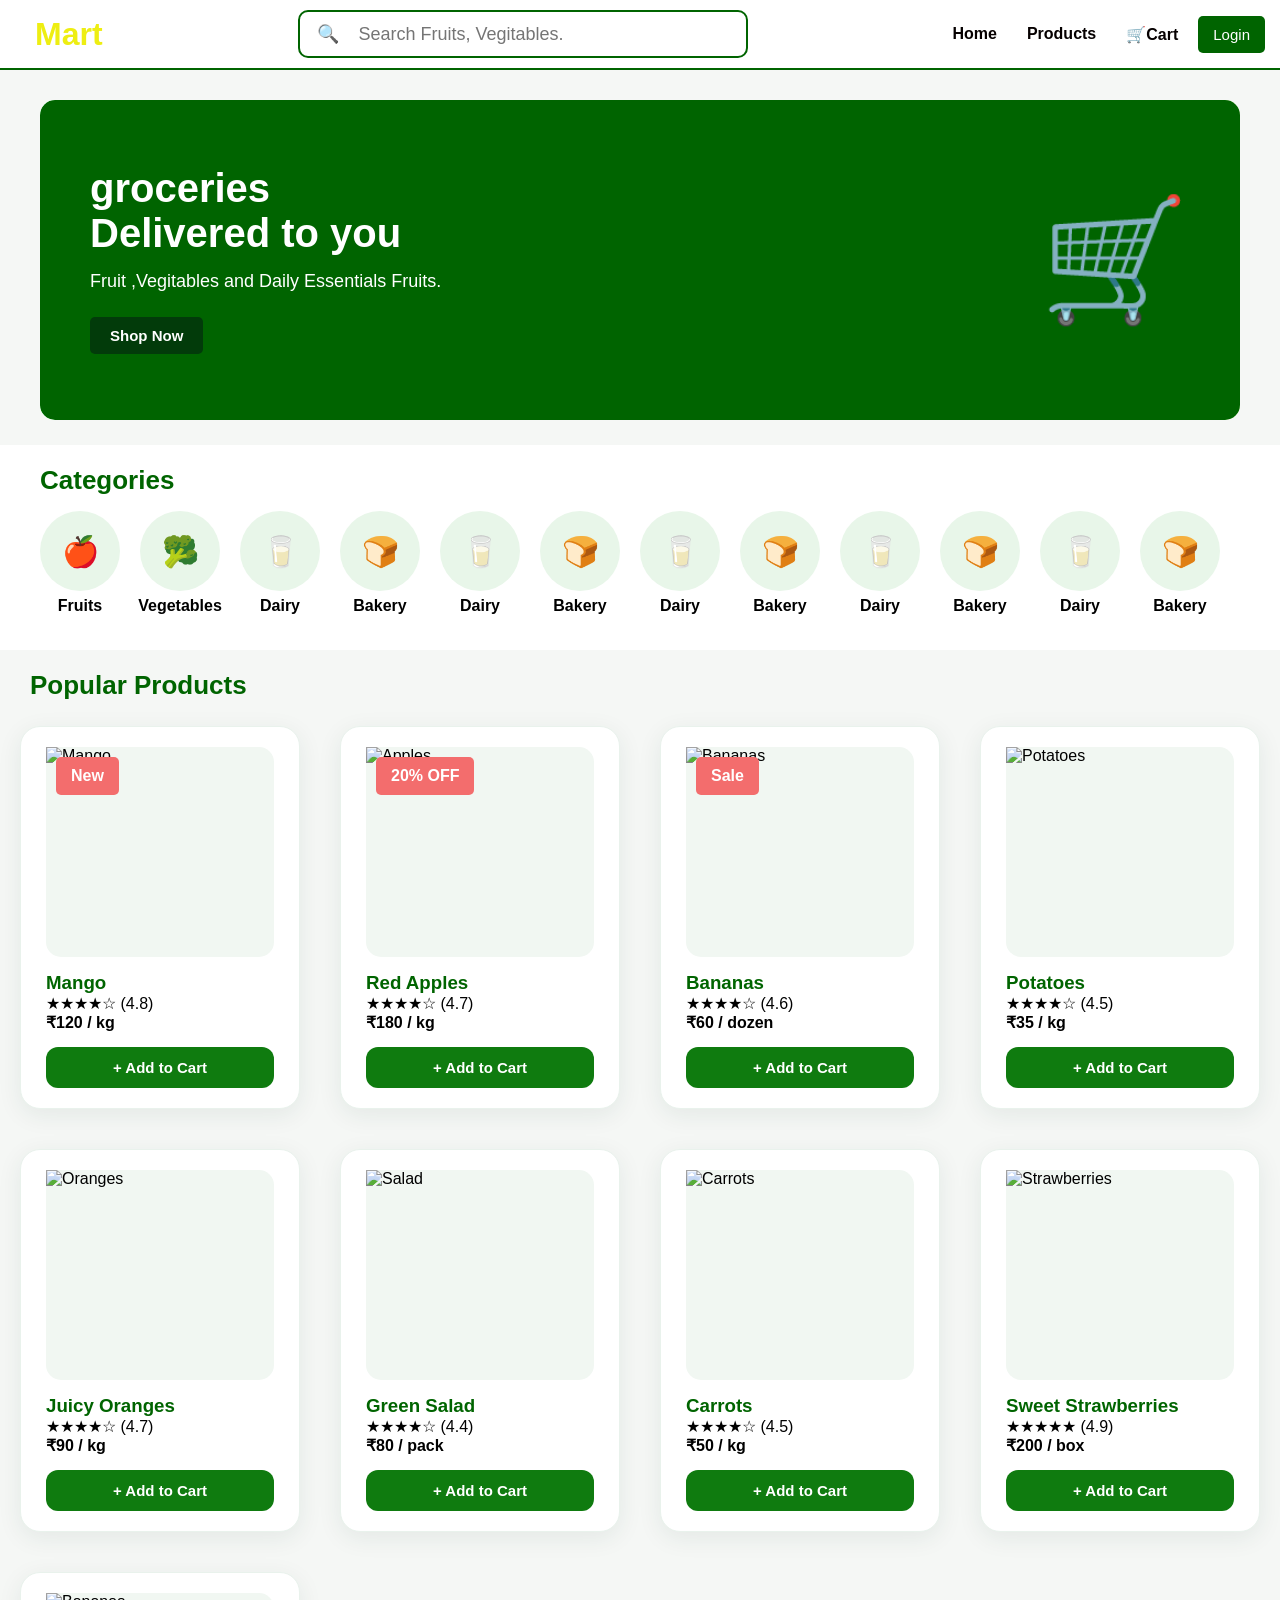
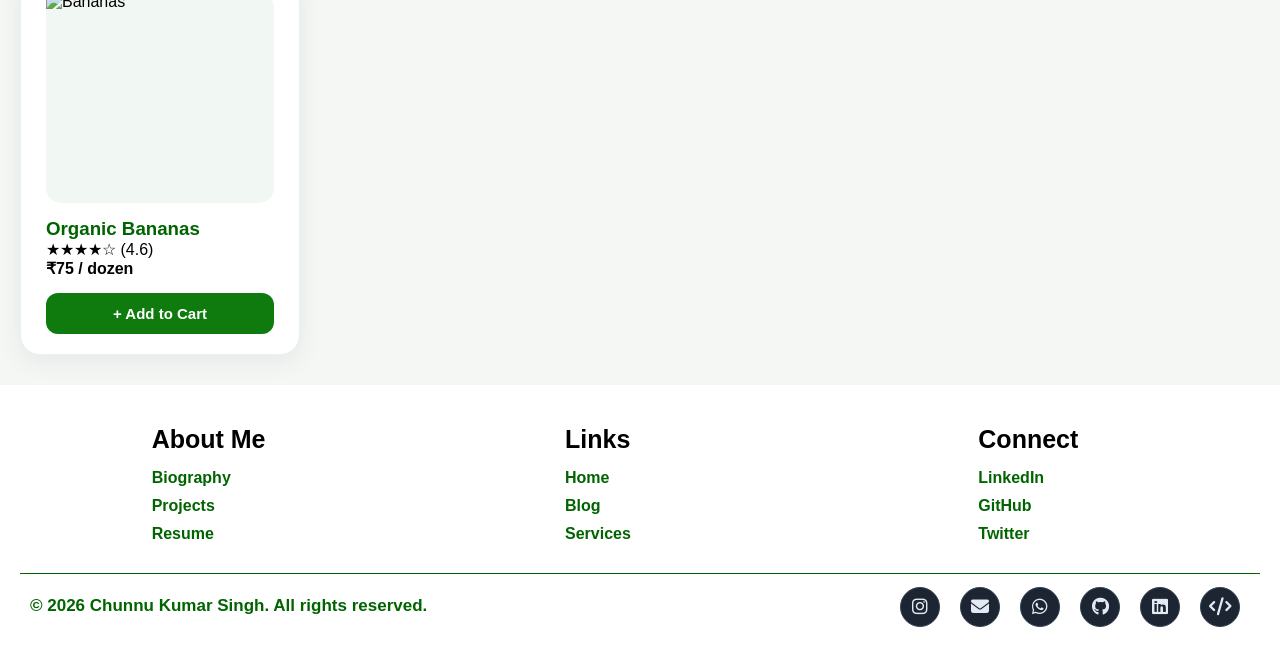
==== index.html @ aeed2f1d "Fix GitHub Pages homepage" ====
<!DOCTYPE html>
<html lang="en">

<head>
    <meta charset="UTF-8">
    <meta name="viewport" content="width=device-width, initial-scale=1.0">
    <title> Mart |   Groceries</title>
    <link rel="stylesheet" href="Style.css">
    <link rel="stylesheet" href="https://cdnjs.cloudflare.com/ajax/libs/font-awesome/6.7.2/css/all.min.css">

</head>

<body>
    <!-- navbar -->
    <div class="navbar">
        <h1> <span>Mart</span></h1>
        <div class="search-box">
            <button type="button">🔍</button>
            <input id="search" type="text" placeholder=" Search Fruits, Vegitables.">
        </div>
        <ul>
            <!-- <ul>
                <p id="result"></p>
            </ul> -->
            <a href="#">

                <li>Home</li>
            </a>
            <a href="#">
                <li>Products</li>
            </a>

            <a href="cart.html">
                <li>🛒Cart</li>
            </a>
            <a href="login.html"><button>Login</button></a>

        </ul>

    </div>
    <!-- hero -->

    <div class="hero">
        <div class="shop">
            <h1>  groceries <br> Delivered to you</h1>
            <p>Fruit ,Vegitables and Daily Essentials Fruits.</p>
            <button>Shop Now</button>

        </div>
        <div class="cart-image">
            <span>🛒</span>
        </div>
    </div>

    <!-- catgory -->

    <div class="catgory">
        <h2>Categories</h2>

        <div class="category-row">
            <div class="item-con">
                <div class="item"><span>🍎</span></div>
                <p>Fruits</p>
            </div>

            <div class="item-con">
                <div class="item"><span>🥦</span></div>
                <p>Vegetables</p>
            </div>

            <div class="item-con">
                <div class="item"><span>🥛</span></div>
                <p>Dairy</p>
            </div>

            <div class="item-con">
                <div class="item"><span>🍞</span></div>
                <p>Bakery</p>
            </div>

            <div class="item-con">
                <div class="item"><span>🥛</span></div>
                <p>Dairy</p>
            </div>

            <div class="item-con">
                <div class="item"><span>🍞</span></div>
                <p>Bakery</p>
            </div>

            <div class="item-con">
                <div class="item"><span>🥛</span></div>
                <p>Dairy</p>
            </div>

            <div class="item-con">
                <div class="item"><span>🍞</span></div>
                <p>Bakery</p>
            </div>

            <div class="item-con">
                <div class="item"><span>🥛</span></div>
                <p>Dairy</p>
            </div>

            <div class="item-con">
                <div class="item"><span>🍞</span></div>
                <p>Bakery</p>
            </div>

            <div class="item-con">
                <div class="item"><span>🥛</span></div>
                <p>Dairy</p>
            </div>

            <div class="item-con">
                <div class="item"><span>🍞</span></div>
                <p>Bakery</p>
            </div>

            <div class="item-con">
                <div class="item"><span>🥛</span></div>
                <p>Dairy</p>
            </div>

            <div class="item-con">
                <div class="item"><span>🍞</span></div>
                <p>Bakery</p>
            </div>

            <div class="item-con">
                <div class="item"><span>🥛</span></div>
                <p>Dairy</p>
            </div>

            <div class="item-con">
                <div class="item"><span>🍞</span></div>
                <p>Bakery</p>
            </div>

            <div class="item-con">
                <div class="item"><span>🥛</span></div>
                <p>Dairy</p>
            </div>

            <div class="item-con">
                <div class="item"><span>🍞</span></div>
                <p>Bakery</p>
            </div>

            <div class="item-con">
                <div class="item"><span>🥛</span></div>
                <p>Dairy</p>
            </div>

            <div class="item-con">
                <div class="item"><span>🍞</span></div>
                <p>Bakery</p>
            </div>


        </div>
    </div>

    <!-- product -->

    <div class="container">
        <h2>Popular Products</h2>

        <div class="product">

            <div class="product-card">
                <div class="image">
                    <span>New</span>
                    <img src="https://images.unsplash.com/photo-1553279768-865429fa0078" alt="Mango">
                </div>
                <h3>  Mango</h3>
                ★★★★☆ <span>(4.8)</span>
                <p>₹120 / kg</p>
                <button class="btn">+ Add to Cart</button>
            </div>

            <div class="product-card">
                <div class="image">
                    <span>20% OFF</span>
                    <img src="https://images.unsplash.com/photo-1560806887-1e4cd0b6cbd6" alt="Apples">
                </div>
                <h3>  Red Apples</h3>
                ★★★★☆ <span>(4.7)</span>
                <p>₹180 / kg</p>
                <button class="btn">+ Add to Cart</button>
            </div>

            <div class="product-card">
                <div class="image">
                    <span>Sale</span>
                    <img src="https://images.unsplash.com/photo-1571771894821-ce9b6c11b08e" alt="Bananas">
                </div>
                <h3>  Bananas</h3>
                ★★★★☆ <span>(4.6)</span>
                <p>₹60 / dozen</p>
                <button class="btn">+ Add to Cart</button>
            </div>

            <div class="product-card">
                <div class="image">
                    <img src="https://images.unsplash.com/photo-1518977676601-b53f82aba655" alt="Potatoes">
                </div>
                <h3>  Potatoes</h3>
                ★★★★☆ <span>(4.5)</span>
                <p>₹35 / kg</p>
                <button class="btn">+ Add to Cart</button>
            </div>

            <div class="product-card">
                <div class="image">
                    <img src="https://images.unsplash.com/photo-1547514701-42782101795e" alt="Oranges">
                </div>
                <h3>Juicy Oranges</h3>
                ★★★★☆ <span>(4.7)</span>
                <p>₹90 / kg</p>
                <button class="btn">+ Add to Cart</button>
            </div>

            <div class="product-card">
                <div class="image">
                    <img src="https://images.unsplash.com/photo-1540420773420-3366772f4999" alt="Salad">
                </div>
                <h3>  Green Salad</h3>
                ★★★★☆ <span>(4.4)</span>
                <p>₹80 / pack</p>
                <button class="btn">+ Add to Cart</button>
            </div>


            <div class="product-card">
                <div class="image">
                    <img src="https://images.unsplash.com/photo-1598170845058-32b9d6a5da37" alt="Carrots">
                </div>
                <h3>  Carrots</h3>
                ★★★★☆ <span>(4.5)</span>
                <p>₹50 / kg</p>
                <button class="btn">+ Add to Cart</button>
            </div>

            <div class="product-card">
                <div class="image">
                    <img src="https://images.unsplash.com/photo-1464965911861-746a04b4bca6" alt="Strawberries">
                </div>
                <h3>Sweet Strawberries</h3>
                ★★★★★ <span>(4.9)</span>
                <p>₹200 / box</p>
                <button class="btn">+ Add to Cart</button>
            </div>

            <div class="product-card">
                <div class="image">
                    <img src="https://images.unsplash.com/photo-1528825871115-3581a5387919" alt="Bananas">
                </div>
                <h3>Organic Bananas</h3>
                ★★★★☆ <span>(4.6)</span>
                <p>₹75 / dozen</p>
                <button class="btn">+ Add to Cart</button>
            </div>

        </div>
    </div>
    <!-- footer -->
    <footer class="footer">
        <div class="footer-table">
            <h3>About Me</h3>
            <ul>
                <li><a href="#bio">Biography</a></li>
                <li><a href="#projects">Projects</a></li>
                <li><a href="#resume">Resume</a></li>
            </ul>
        </div>

        <div class="footer-table">
            <h3>Links</h3>
            <ul>
                <li><a href="#home">Home</a></li>
                <li><a href="#blog">Blog</a></li>
                <li><a href="#services">Services</a></li>
            </ul>
        </div>

        <div class="footer-table">
            <h3>Connect</h3>
            <ul>
                <li><a href="#linkedin">LinkedIn</a></li>
                <li><a href="#github">GitHub</a></li>
                <li><a href="#twitter">Twitter</a></li>
            </ul>
        </div>
        <div class="bottom">

            <div class="footer-bottom">
                <p>&copy; 2026 Chunnu Kumar Singh. All rights reserved.</p>
            </div>

            <div class="icons">
                <a href="https://www.instagram.sileenc.ce" class="instagram" target="_blank" aria-label="Instagram">
                    <i class="fa-brands fa-instagram"></i>

                </a>

                <!-- Gmail -->
                <a href="https://mail.google.com/" class="gmail" target="_blank" aria-label="Gmail">
                    <i class="fa-solid fa-envelope"></i>
                </a>

                <!-- WhatsApp -->
                <a href="https://www.whatsapp.9508893650/" class="whatsapp" target="_blank" aria-label="WhatsApp">
                    <i class="fa-brands fa-whatsapp"></i>
                </a>

                <!-- GitHub -->
                <a href="https://github.com/chunnu-kumar01" class="github" target="_blank" aria-label="GitHub">
                    <i class="fa-brands fa-github"></i>
                </a>

                <!-- LinkedIn -->
                <a href="https://www.linkedin.com/in/chunnu-kumar/" class="linkedin" target="_blank"
                    aria-label="LinkedIn">
                    <i class="fa-brands fa-linkedin"></i>
                </a>

                <!-- GeeksforGeeks -->
                <a href="https://www.geeksforgeeks.org/profile/chunnuk9q4" class="gfg" target="_blank"
                    aria-label="GeeksforGeeks">
                    <i class="fa-solid fa-code"></i>
                </a>

            </div>
        </div>

    </footer>
    <script src="search.js" defer></script>

    <script src="cart.js" defer></script>
    <script src="time.js" defer></script>



</body>

</html>
---- Style.css ----
/* Universal selector */
* {
    padding: 0;
    margin: 0;
    box-sizing: border-box;
}

body {
    height: 100%;
    width: 100%;
    font-family: Arial, Helvetica, sans-serif;
    background: #f5f7f5;

}

/* Navbar */

.navbar {
    display: flex;
    border-bottom: 2px solid darkgreen;
    justify-content: space-between;
    align-items: center;
    padding: 10px 15px;
    height: 70px;
    width: 100%;
    background: #ffffff;
    position: fixed;
    top: 0;
    z-index: 1;

    /* box-shadow: 0 8px 15px rgb(250, 193, 193); */


}


.navbar h1 {
    color: darkgreen;
    margin-left: 20px;

}

.navbar span {
    color: rgb(238, 238, 18);

}

.navbar ul {
    display: flex;
    justify-content: space-between;
    align-items: center;
    font-size: 18px;
    list-style: none;
    gap: 10px;

}

.navbar li {
    padding: 10px;
}

.navbar a {
    text-decoration: none;
    color: #060000;
    font-size: 16px;
    font-weight: bold;

}

/* Search */

.search-box {
    display: flex;
    align-items: center;
    justify-content: center;
    max-width: 450px;
    height: 100%;
    flex: 1;
    border: 2px solid darkgreen;
    border-radius: 10px;
    background: white;
}



.search-box input {
    flex: 1;
    width: 100%;
    height: 100%;
    border: none;
    outline: none;
    background: transparent;
    font-size: 18px;
}


.navbar button {
    padding: 10px 15px;
    border-radius: 5px;
    background: darkgreen;
    color: #FFFFFF;
    border: none;
    color: white;
    font-size: 15px;
    cursor: pointer;

}

.search-box button {
    border: none;
    cursor: pointer;
    color: white;
    background: #ffffff;
    font-size: 18px;
    margin-left: 2px;
    
}

.navbar button:hover {
    background: rgb(0, 151, 0);

} 

/* Hero section */
.hero {
    background:
        linear-gradient(darkgreen, darkgreen) padding-box,
        linear-gradient(to right, #7ef089, #299602) border-box;

    border-radius: 15px;
    width: auto;
    height: 320px;
    padding: 40px 50px;
    display: flex;
    align-items: center;
    justify-content: space-between;
    margin: 100px 40px 25px 40px;

}

.shop h1 {
    font-size: 40px;
    margin-bottom: 15px;
    color: #FFFFFF;

}

.shop p {
    font-size: 18px;
    margin-bottom: 25px;
    color: #FFFFFF;
}

.shop button {
    padding: 10px 20px;
    border-radius: 5px;
    background: #023b0a;
    border: none;
    color: white;
    font-size: 15px;
    cursor: pointer;
    font-weight: bold;
    /* box-shadow: 0 8px 20px rgb(10, 128, 61); */
}

.shop button:hover {
    background-color: rgb(0, 185, 50);
}

.cart-image {
    font-size: 120px;

}



/*  Category */
.catgory {
    background: #ffffff;
    margin-top: 10px;
    padding: 20px 40px;
    position: sticky;
    top: 70px;
    z-index: 1;
    /* border: 2px solid black; */
}

.category-row {
    display: flex;
    flex-wrap: nowrap;
    overflow-x: auto;
}

.category-row::-webkit-scrollbar {
    display: none;
}

.catgory h2 {
    font-size: 26px;
    font-weight: bold;
    margin-bottom: 15px;
    color: darkgreen;
}


.item-con {
    display: inline-flex;
    flex-direction: column;
    align-items: center;
    width: 80px;
    margin-right: 20px;
    margin-bottom: 15px;
    text-align: center;
    cursor: pointer;

}


.item {
    height: 80px;
    width: 80px;
    background: rgb(232, 246, 233);
    display: flex;
    align-items: center;
    justify-content: center;
    border-radius: 50%;
    /* box-shadow: 0 8px 15px rgb(205, 97, 97); */

}

.item span {
    font-size: 30px;
    font-weight: bold;
}

.item-con p {
    font-size: 16px;
    margin-top: 6px;
    font-weight: bold;
    padding: 0;
    white-space: nowrap;
}

/* product  */

.container {
    margin-bottom: 30px;

}

.container h2 {
    margin: 20px 0 25px 30px;
    font-size: 26px;
    font-weight: bold;
    color: darkgreen;

}

.product {
    display: grid;
    grid-template-columns: repeat(4, 1fr);
    gap: 40px;
    padding: 0px 20px;

}


.product-card {
    background: #ffffff;
    padding: 20px 25px;
    border: 1px solid #e9f2ec;
    border-radius: 20px;
    box-shadow: 0 6px 24px rgba(20, 70, 45, 0.08);
    cursor: pointer;


}

.image {
    width: 100%;
    height: 210px;
    border-radius: 15px;
    background: #f1f7f2;
    position: relative;


}

.image span {
    position: absolute;
    background-color: rgb(243, 109, 109);
    padding: 10px 15px;
    border-radius: 5px;
    margin: 10px 10px;
    font-weight: bold;
    color: #ffffff;
    cursor: pointer;

}

.image img {
    display: block;
    width: 100%;
    height: 100%;
    object-fit: cover;

}

.product-card .btn {
    width: 100%;
    padding: 12px;
    margin-top: 15px;
    border: none;
    border-radius: 12px;
    background: rgb(15, 123, 15);
    color: white;
    font-size: 15px;
    font-weight: bold;
    color: #ffffff;
    cursor: pointer;
}

.btn:hover {
    background: darkgreen;
}

.product-card h3 {

    padding-top: 15px;
    font-weight: bold;
    color: darkgreen;
}
.product-card p{
    font-weight: bold;
    font-size: 16px;
    color: black;
}

.footer {
    background-color: #ffffff;
    color: darkgreen;
    padding: 40px 20px 20px 20px;
    font-family: sans-serif;
    display: flex;
    flex-wrap: wrap;
    justify-content: space-around;
}

.footer-table {
    margin-bottom: 20px;
    min-width: 150px;
}

.footer-table h3 {
    color: black;
    margin-bottom: 15px;
    font-size: 25px;
    font-weight: bolder;
}

.footer-table ul {
    list-style: none;
    padding: 0;
    margin: 0;
}

.footer-table li {
    margin-bottom: 10px;
}

.footer-table a {
    color: darkgreen;
    text-decoration: none;
    font-size: 16px;
    font-weight: bold;
}

.bottom {
    flex-basis: 100%;
    border-top: 1px solid darkgreen;
    display: flex;
    justify-content: space-between;
    text-align: center;
    padding: 0px 10px;

}

.footer-bottom {
    display: flex;
    align-items: center;
    justify-content: center;
    text-align: center;
    font-size: 17px;
    color: darkgreen;
    font-weight: bold;
    cursor: pointer;
}

.navbar p {
    color: black;
    font-weight: bold;
    padding: 5px;

}



.icons {
    margin-top: 3px;
    display: flex;
    align-items: center;
    justify-content: center;
}


.icons a {
    width: 40px;
    height: 40px;
    display: flex;
    justify-content: center;
    align-items: center;
    border: 1px solid #334155;
    border-radius: 50%;
    background-color: #1d2532;
    color: #e3eaf3;
    font-size: 18px;
    margin: 10px;
    text-decoration: none;
}

/* Responsive */

@media (max-width: 550px) {
    .navbar {
        display: grid;
        grid-template-areas: "logo navItems" "SearchBar SearchBar";
        height: 150px;

    }

    .navbar h1 {
        grid-area: logo;
        font-size: 25px;
        margin: 0;
        padding: 0;

    }

    .search-box {
        grid-area: SearchBar;
    }

    .navbar ul {
        grid-area: navItems;
        margin: 0px;
        padding: 0px;

    }


    .navbar a {
        font-size: 18px;

    }

    .shop button {
        padding: 10px 15px;
        font-size: 14px;
    }

    .shop h1 {
        font-size: 24px;
    }

    .shop p {
        font-size: 15px;
    }

    .hero {
        width: 100wh;
        margin: 180px 20px 20px 20px ;
        padding: 20px 20px;
    }


    .catgory {
        position: sticky;
        top: 150px;
        z-index: 1;
    }


    .product {
        grid-template-columns: 1fr;
        padding: 0 20px;
    }

    .footer {
        padding: 25px 15px 15px;
        gap: 10px;
    }

    .footer-table {
        flex: 1 100%;
        margin: 0px 0px 15px 30px;
    }

    .footer-table h3 {
        font-size: 18px;
        margin-bottom: 10px;
    }

    .footer-table li {
        margin-bottom: 8px;
    }

    .footer-table a {
        font-size: 14px;
    }

    .bottom {
        flex-direction: column;
        align-items: center;
        justify-content: center;
        padding: 15px 5px 0;
        gap: 10px;
    }

    .footer-bottom {
        font-size: 14px;
        width: 100%;
    }
}
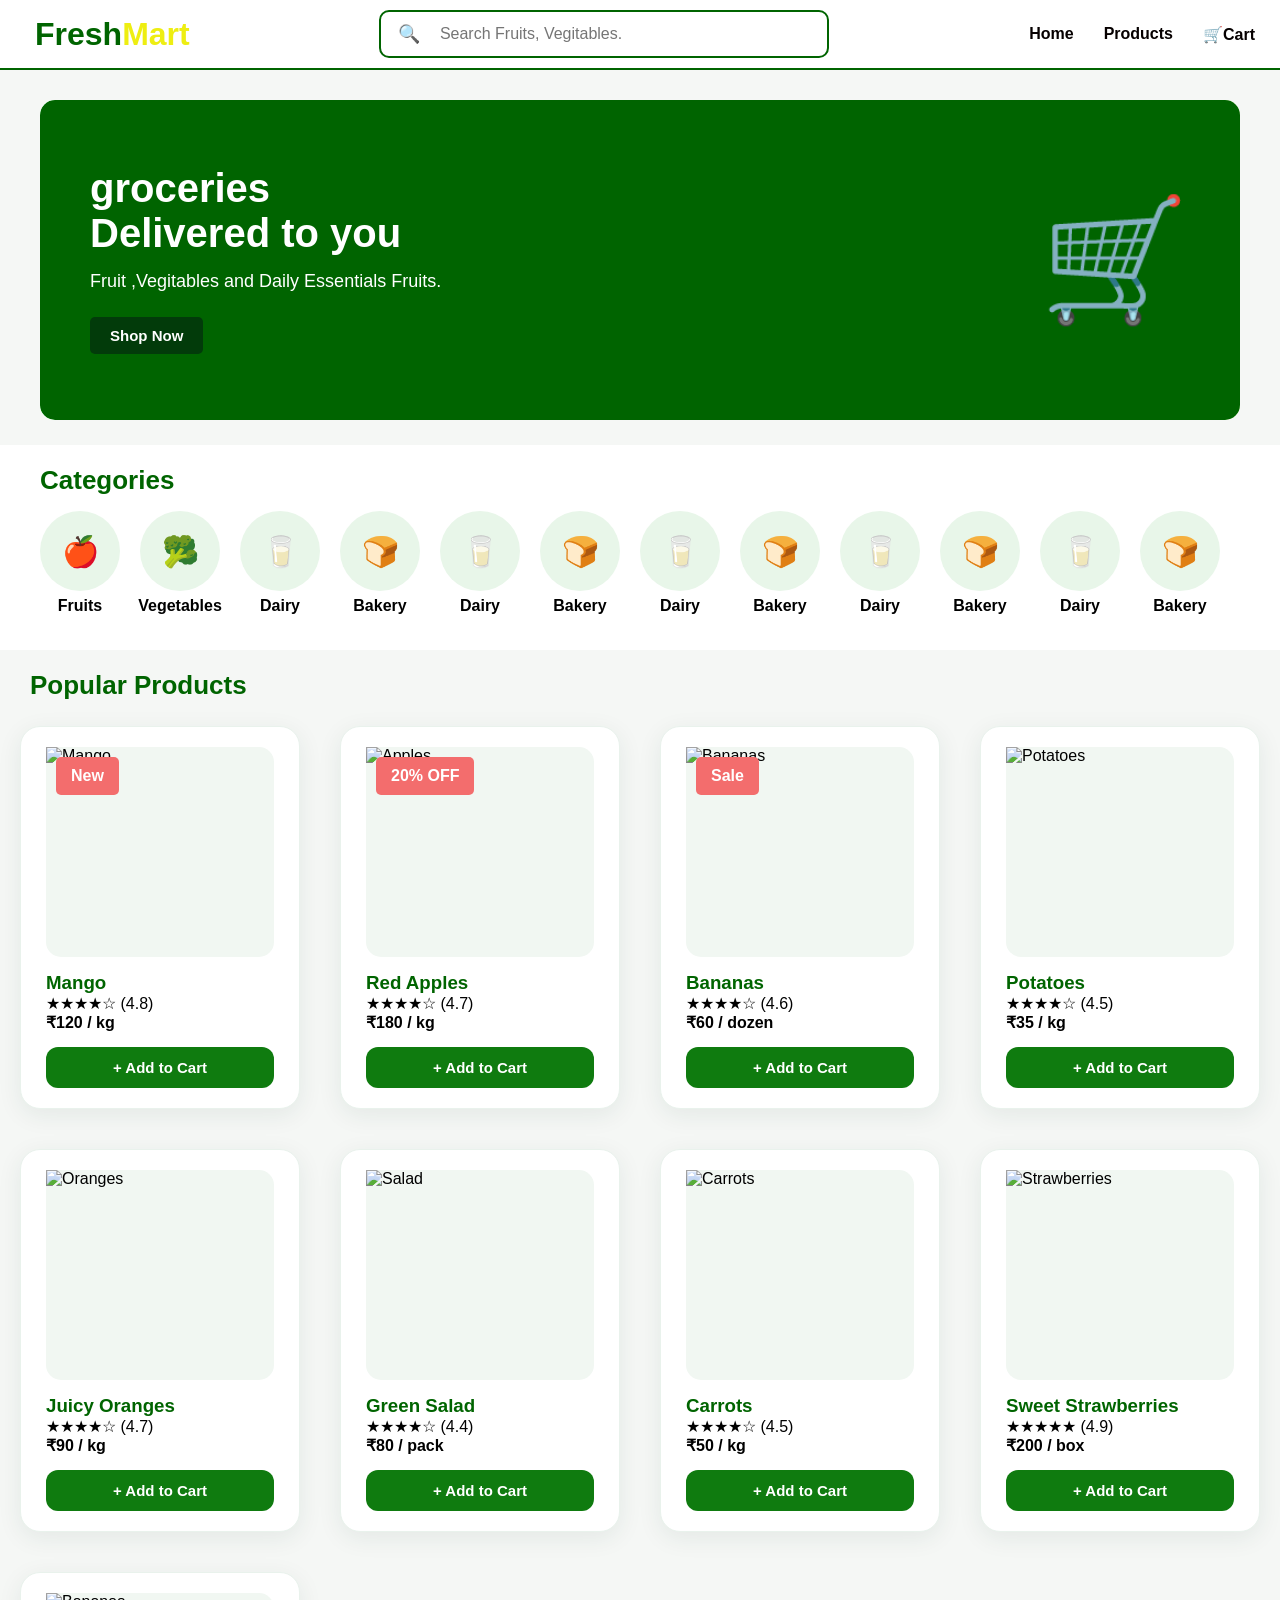
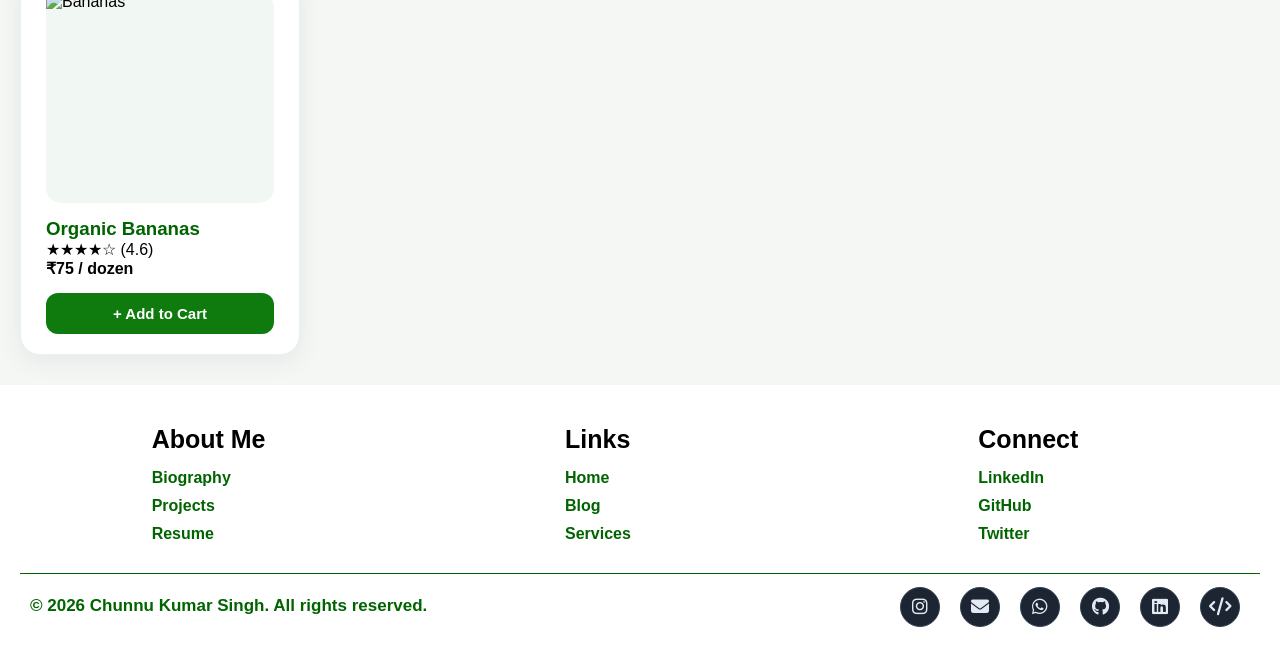
==== commit 687b30e6: "fix navbar" ====
--- a/index.html
+++ b/index.html
@@ -13,7 +13,7 @@
 <body>
     <!-- navbar -->
     <div class="navbar">
-        <h1> <span>Mart</span></h1>
+        <h1>Fresh<span>Mart</span></h1>
         <div class="search-box">
             <button type="button">🔍</button>
             <input id="search" type="text" placeholder=" Search Fruits, Vegitables.">
@@ -33,7 +33,7 @@
             <a href="cart.html">
                 <li>🛒Cart</li>
             </a>
-            <a href="login.html"><button>Login</button></a>
+            <!-- <a href="login.html"><button>Login</button></a> -->
 
         </ul>
 
--- a/Style.css
+++ b/Style.css
@@ -49,7 +49,7 @@
     display: flex;
     justify-content: space-between;
     align-items: center;
-    font-size: 18px;
+    font-size: 15px;
     list-style: none;
     gap: 10px;
 
@@ -90,7 +90,7 @@
     border: none;
     outline: none;
     background: transparent;
-    font-size: 18px;
+    font-size: 16px;
 }
 
 
@@ -103,6 +103,8 @@
     color: white;
     font-size: 15px;
     cursor: pointer;
+    border: none;
+    outline: none;
 
 }
 
@@ -396,12 +398,7 @@
     cursor: pointer;
 }
 
-.navbar p {
-    color: black;
-    font-weight: bold;
-    padding: 5px;
-
-}
+
 
 
 
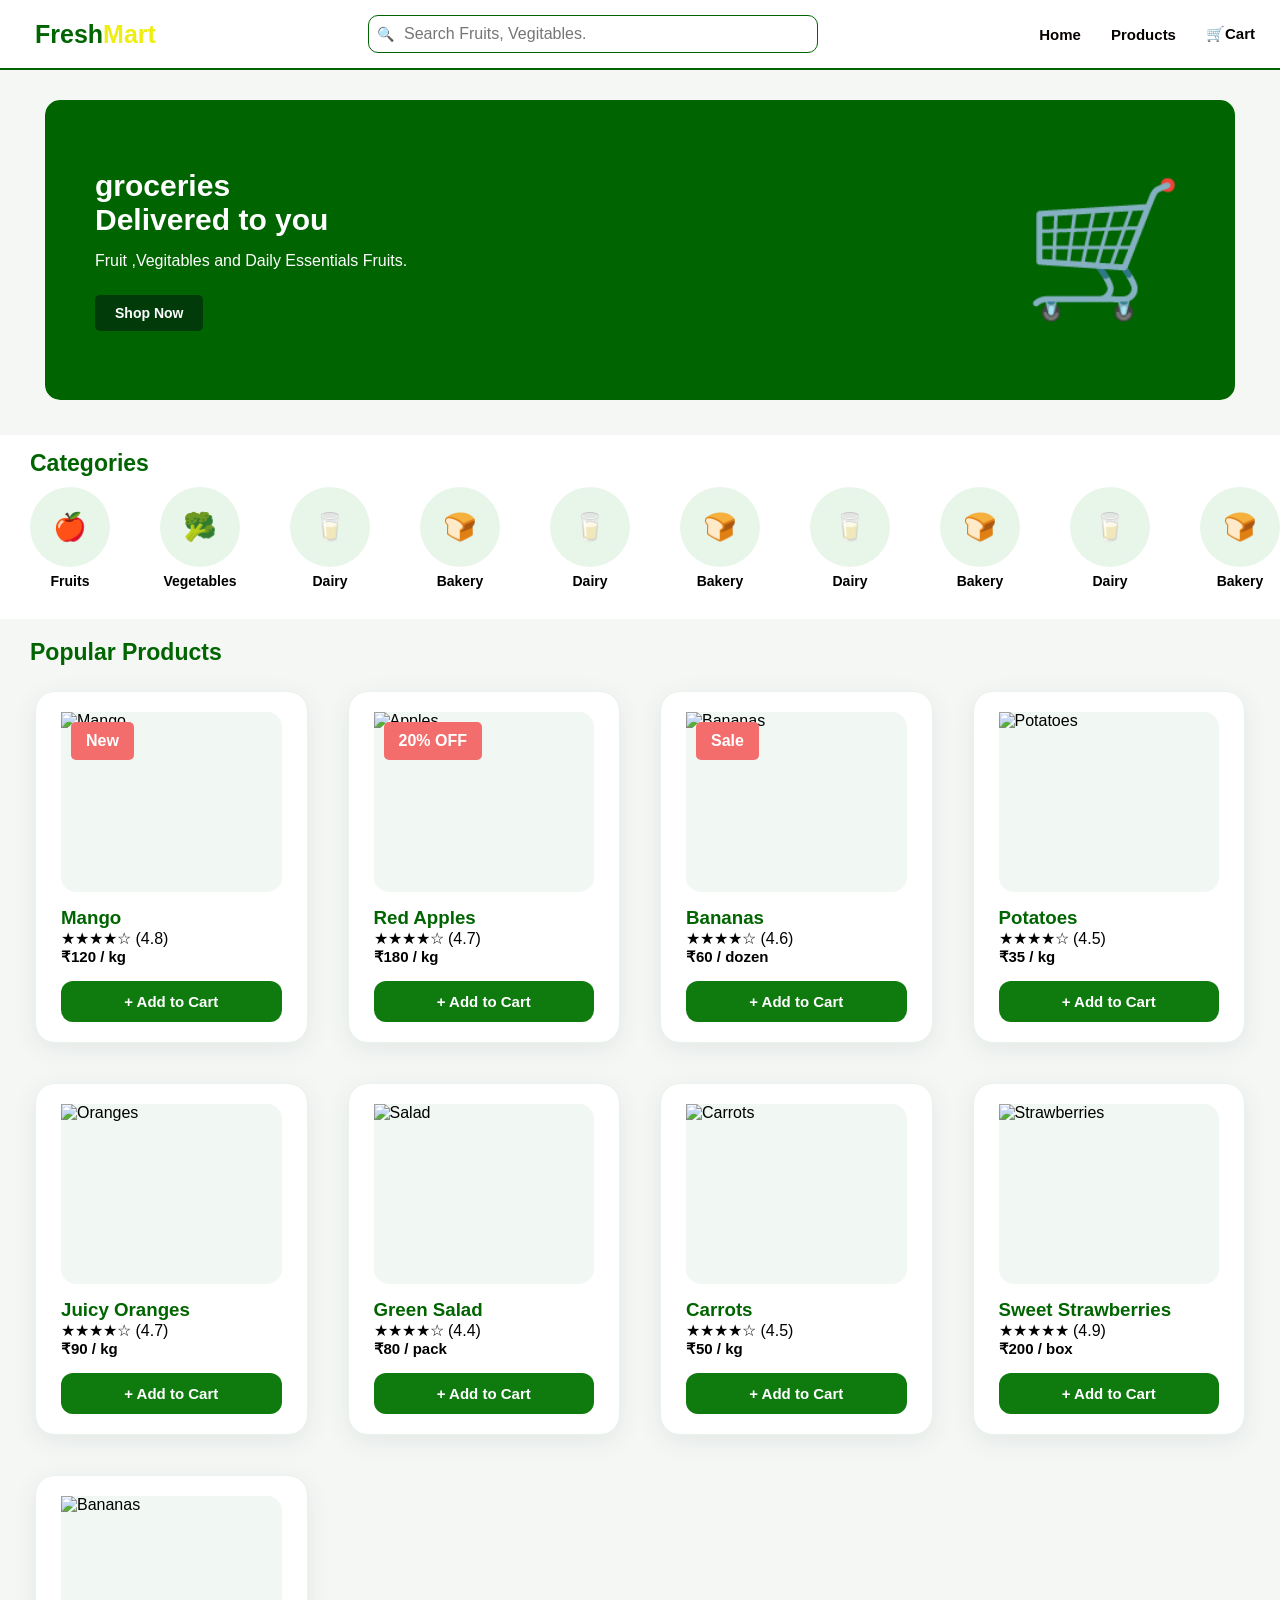
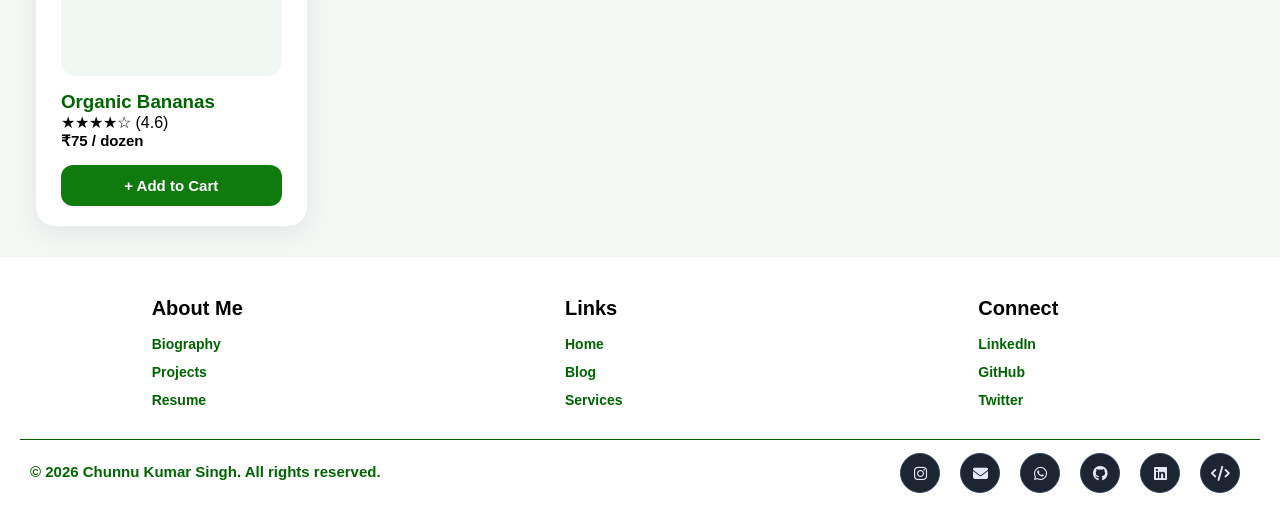
==== commit 5a6a2ba2: "Fix GitHub Pages homepage" ====
--- a/index.html
+++ b/index.html
@@ -58,6 +58,7 @@
         <h2>Categories</h2>
 
         <div class="category-row">
+            
             <div class="item-con">
                 <div class="item"><span>🍎</span></div>
                 <p>Fruits</p>
--- a/Style.css
+++ b/Style.css
@@ -20,7 +20,7 @@
     border-bottom: 2px solid darkgreen;
     justify-content: space-between;
     align-items: center;
-    padding: 10px 15px;
+    padding: 15px 15px;
     height: 70px;
     width: 100%;
     background: #ffffff;
@@ -37,6 +37,7 @@
 .navbar h1 {
     color: darkgreen;
     margin-left: 20px;
+    font-size: 25px;
 
 }
 
@@ -62,7 +63,7 @@
 .navbar a {
     text-decoration: none;
     color: #060000;
-    font-size: 16px;
+    font-size: 15px;
     font-weight: bold;
 
 }
@@ -76,7 +77,7 @@
     max-width: 450px;
     height: 100%;
     flex: 1;
-    border: 2px solid darkgreen;
+    border: 1px solid darkgreen;
     border-radius: 10px;
     background: white;
 }
@@ -93,35 +94,36 @@
     font-size: 16px;
 }
 
-
+/* 
 .navbar button {
     padding: 10px 15px;
     border-radius: 5px;
-    background: darkgreen;
     color: #FFFFFF;
     border: none;
     color: white;
-    font-size: 15px;
+    font-size: 14px;
     cursor: pointer;
     border: none;
     outline: none;
 
-}
+} */
 
 .search-box button {
+    padding: 6px 6px;
+    color: white;
+    font-size: 14px;
+    margin-left: 2px;
+     cursor: pointer;
     border: none;
-    cursor: pointer;
-    color: white;
     background: #ffffff;
-    font-size: 18px;
-    margin-left: 2px;
+    outline: none;
     
 }
 
-.navbar button:hover {
+/* .navbar button:hover {
     background: rgb(0, 151, 0);
 
-} 
+}  */
 
 /* Hero section */
 .hero {
@@ -131,24 +133,24 @@
 
     border-radius: 15px;
     width: auto;
-    height: 320px;
+    height: 300px;
     padding: 40px 50px;
     display: flex;
     align-items: center;
     justify-content: space-between;
-    margin: 100px 40px 25px 40px;
+    margin: 100px 45px 35px 45px;
 
 }
 
 .shop h1 {
-    font-size: 40px;
+    font-size: 30px;
     margin-bottom: 15px;
     color: #FFFFFF;
 
 }
 
 .shop p {
-    font-size: 18px;
+    font-size: 16px;
     margin-bottom: 25px;
     color: #FFFFFF;
 }
@@ -159,7 +161,7 @@
     background: #023b0a;
     border: none;
     color: white;
-    font-size: 15px;
+    font-size: 14px;
     cursor: pointer;
     font-weight: bold;
     /* box-shadow: 0 8px 20px rgb(10, 128, 61); */
@@ -170,7 +172,7 @@
 }
 
 .cart-image {
-    font-size: 120px;
+    font-size: 130px;
 
 }
 
@@ -179,8 +181,8 @@
 /*  Category */
 .catgory {
     background: #ffffff;
-    margin-top: 10px;
-    padding: 20px 40px;
+    margin-top: 15px;
+    padding: 15px 0px;
     position: sticky;
     top: 70px;
     z-index: 1;
@@ -198,9 +200,10 @@
 }
 
 .catgory h2 {
-    font-size: 26px;
-    font-weight: bold;
-    margin-bottom: 15px;
+    font-size: 23px;
+    font-weight: bold;
+    margin-left: 30px;
+    margin-bottom: 10px;
     color: darkgreen;
 }
 
@@ -214,6 +217,8 @@
     margin-bottom: 15px;
     text-align: center;
     cursor: pointer;
+     margin-left: 30px;
+
 
 }
 
@@ -231,12 +236,12 @@
 }
 
 .item span {
-    font-size: 30px;
+    font-size: 27px;
     font-weight: bold;
 }
 
 .item-con p {
-    font-size: 16px;
+    font-size: 14px;
     margin-top: 6px;
     font-weight: bold;
     padding: 0;
@@ -252,7 +257,7 @@
 
 .container h2 {
     margin: 20px 0 25px 30px;
-    font-size: 26px;
+    font-size: 23px;
     font-weight: bold;
     color: darkgreen;
 
@@ -263,6 +268,7 @@
     grid-template-columns: repeat(4, 1fr);
     gap: 40px;
     padding: 0px 20px;
+    margin: 15px;
 
 }
 
@@ -280,7 +286,7 @@
 
 .image {
     width: 100%;
-    height: 210px;
+    height: 180px;
     border-radius: 15px;
     background: #f1f7f2;
     position: relative;
@@ -329,12 +335,12 @@
 .product-card h3 {
 
     padding-top: 15px;
-    font-weight: bold;
+    font-weight: 20px;
     color: darkgreen;
 }
 .product-card p{
     font-weight: bold;
-    font-size: 16px;
+    font-size: 15px;
     color: black;
 }
 
@@ -356,7 +362,7 @@
 .footer-table h3 {
     color: black;
     margin-bottom: 15px;
-    font-size: 25px;
+    font-size: 20px;
     font-weight: bolder;
 }
 
@@ -373,7 +379,7 @@
 .footer-table a {
     color: darkgreen;
     text-decoration: none;
-    font-size: 16px;
+    font-size: 14px;
     font-weight: bold;
 }
 
@@ -392,7 +398,7 @@
     align-items: center;
     justify-content: center;
     text-align: center;
-    font-size: 17px;
+    font-size: 15px;
     color: darkgreen;
     font-weight: bold;
     cursor: pointer;
@@ -420,7 +426,7 @@
     border-radius: 50%;
     background-color: #1d2532;
     color: #e3eaf3;
-    font-size: 18px;
+    font-size: 15px;
     margin: 10px;
     text-decoration: none;
 }
@@ -481,6 +487,7 @@
 
 
     .catgory {
+        padding: 20px 0px;
         position: sticky;
         top: 150px;
         z-index: 1;
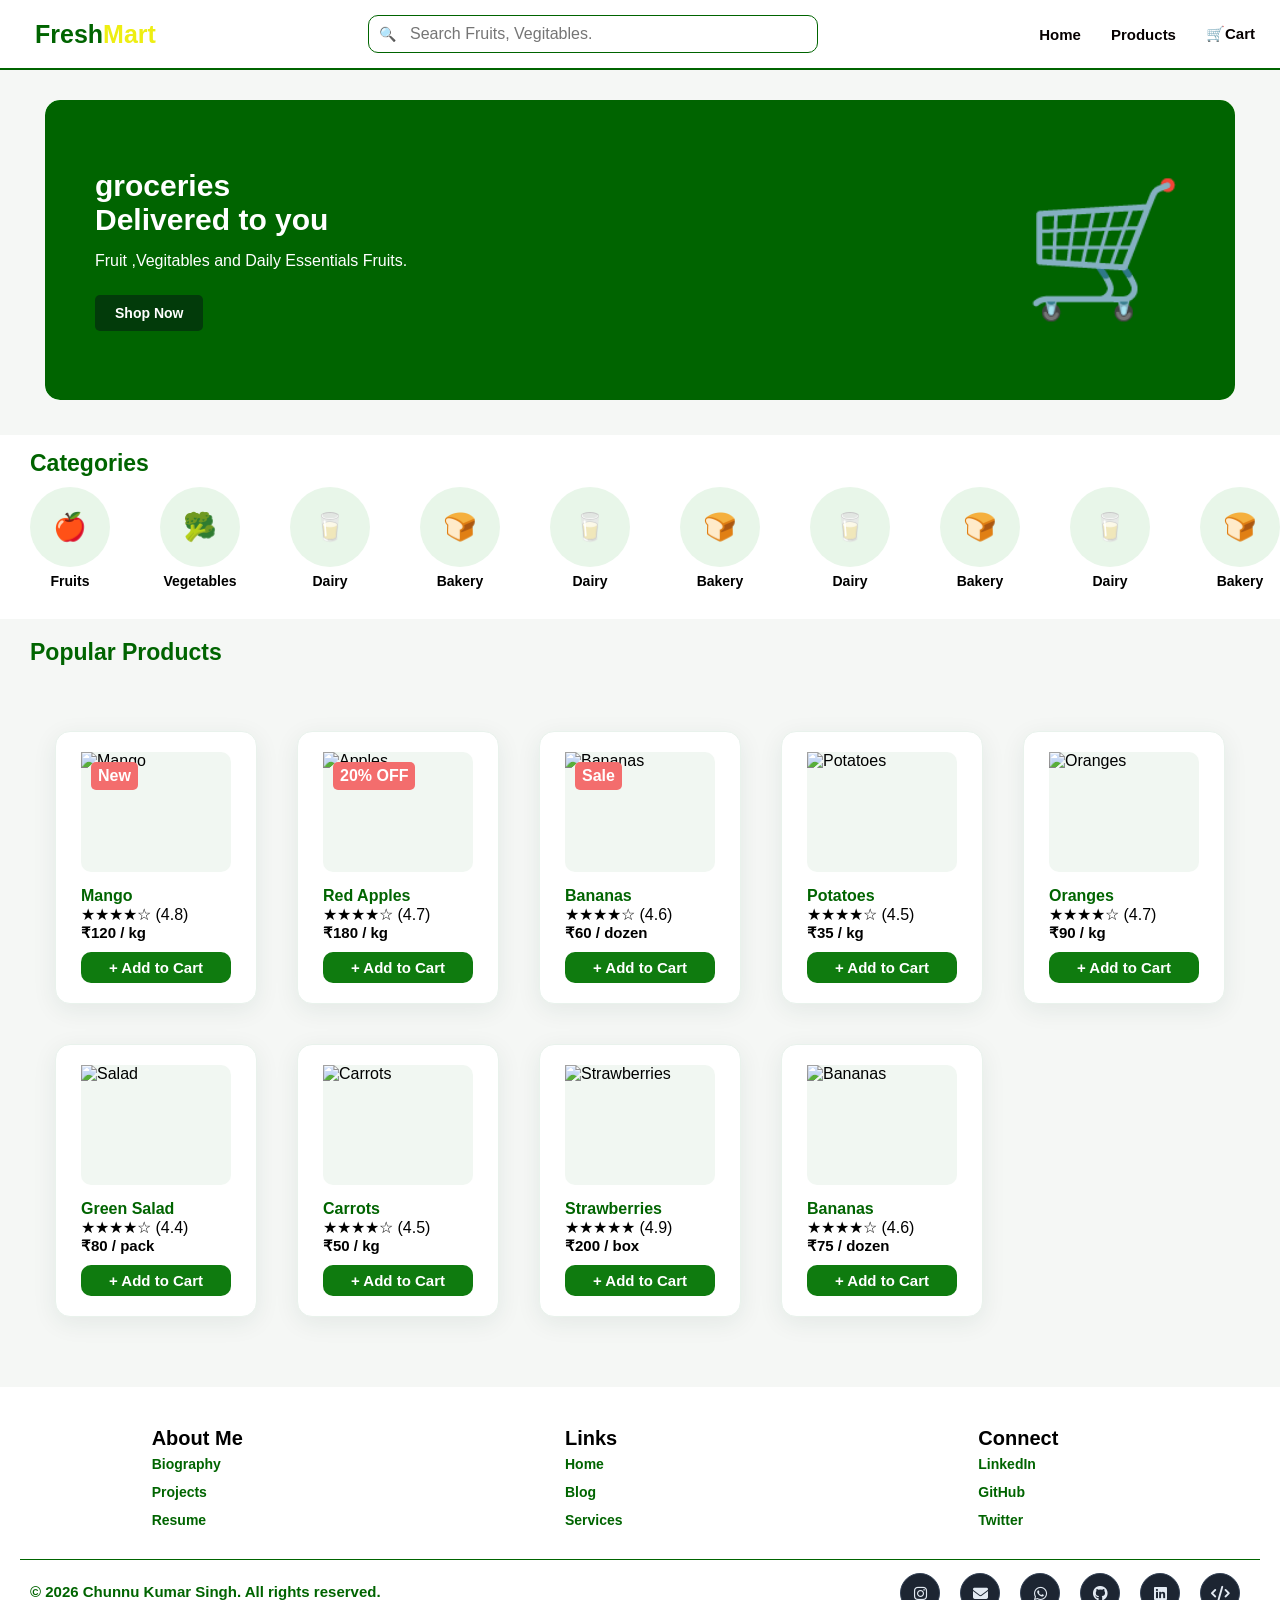
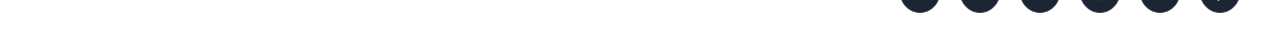
==== commit 2035ade4: "fix" ====
--- a/index.html
+++ b/index.html
@@ -58,7 +58,7 @@
         <h2>Categories</h2>
 
         <div class="category-row">
-            
+
             <div class="item-con">
                 <div class="item"><span>🍎</span></div>
                 <p>Fruits</p>
@@ -217,7 +217,7 @@
                 <div class="image">
                     <img src="https://images.unsplash.com/photo-1547514701-42782101795e" alt="Oranges">
                 </div>
-                <h3>Juicy Oranges</h3>
+                <h3>Oranges</h3>
                 ★★★★☆ <span>(4.7)</span>
                 <p>₹90 / kg</p>
                 <button class="btn">+ Add to Cart</button>
@@ -248,7 +248,7 @@
                 <div class="image">
                     <img src="https://images.unsplash.com/photo-1464965911861-746a04b4bca6" alt="Strawberries">
                 </div>
-                <h3>Sweet Strawberries</h3>
+                <h3>Strawberries</h3>
                 ★★★★★ <span>(4.9)</span>
                 <p>₹200 / box</p>
                 <button class="btn">+ Add to Cart</button>
@@ -258,7 +258,7 @@
                 <div class="image">
                     <img src="https://images.unsplash.com/photo-1528825871115-3581a5387919" alt="Bananas">
                 </div>
-                <h3>Organic Bananas</h3>
+                <h3> Bananas</h3>
                 ★★★★☆ <span>(4.6)</span>
                 <p>₹75 / dozen</p>
                 <button class="btn">+ Add to Cart</button>
--- a/Style.css
+++ b/Style.css
@@ -109,10 +109,10 @@
 } */
 
 .search-box button {
-    padding: 6px 6px;
+    padding: 5px;
     color: white;
     font-size: 14px;
-    margin-left: 2px;
+    margin: 5px;
      cursor: pointer;
     border: none;
     background: #ffffff;
@@ -265,9 +265,9 @@
 
 .product {
     display: grid;
-    grid-template-columns: repeat(4, 1fr);
+    grid-template-columns: repeat(5, 1fr);
     gap: 40px;
-    padding: 0px 20px;
+    padding:40px;
     margin: 15px;
 
 }
@@ -277,7 +277,7 @@
     background: #ffffff;
     padding: 20px 25px;
     border: 1px solid #e9f2ec;
-    border-radius: 20px;
+    border-radius: 15px;
     box-shadow: 0 6px 24px rgba(20, 70, 45, 0.08);
     cursor: pointer;
 
@@ -286,8 +286,8 @@
 
 .image {
     width: 100%;
-    height: 180px;
-    border-radius: 15px;
+    height: 120px;
+    border-radius: 10px;
     background: #f1f7f2;
     position: relative;
 
@@ -297,7 +297,7 @@
 .image span {
     position: absolute;
     background-color: rgb(243, 109, 109);
-    padding: 10px 15px;
+    padding: 5px 7px;
     border-radius: 5px;
     margin: 10px 10px;
     font-weight: bold;
@@ -316,10 +316,10 @@
 
 .product-card .btn {
     width: 100%;
-    padding: 12px;
-    margin-top: 15px;
+    padding: 7px;
+    margin-top: 10px;
     border: none;
-    border-radius: 12px;
+    border-radius: 10px;
     background: rgb(15, 123, 15);
     color: white;
     font-size: 15px;
@@ -336,6 +336,7 @@
 
     padding-top: 15px;
     font-weight: 20px;
+    font-size: 16px;
     color: darkgreen;
 }
 .product-card p{
@@ -361,7 +362,7 @@
 
 .footer-table h3 {
     color: black;
-    margin-bottom: 15px;
+    margin-bottom: 5px;
     font-size: 20px;
     font-weight: bolder;
 }
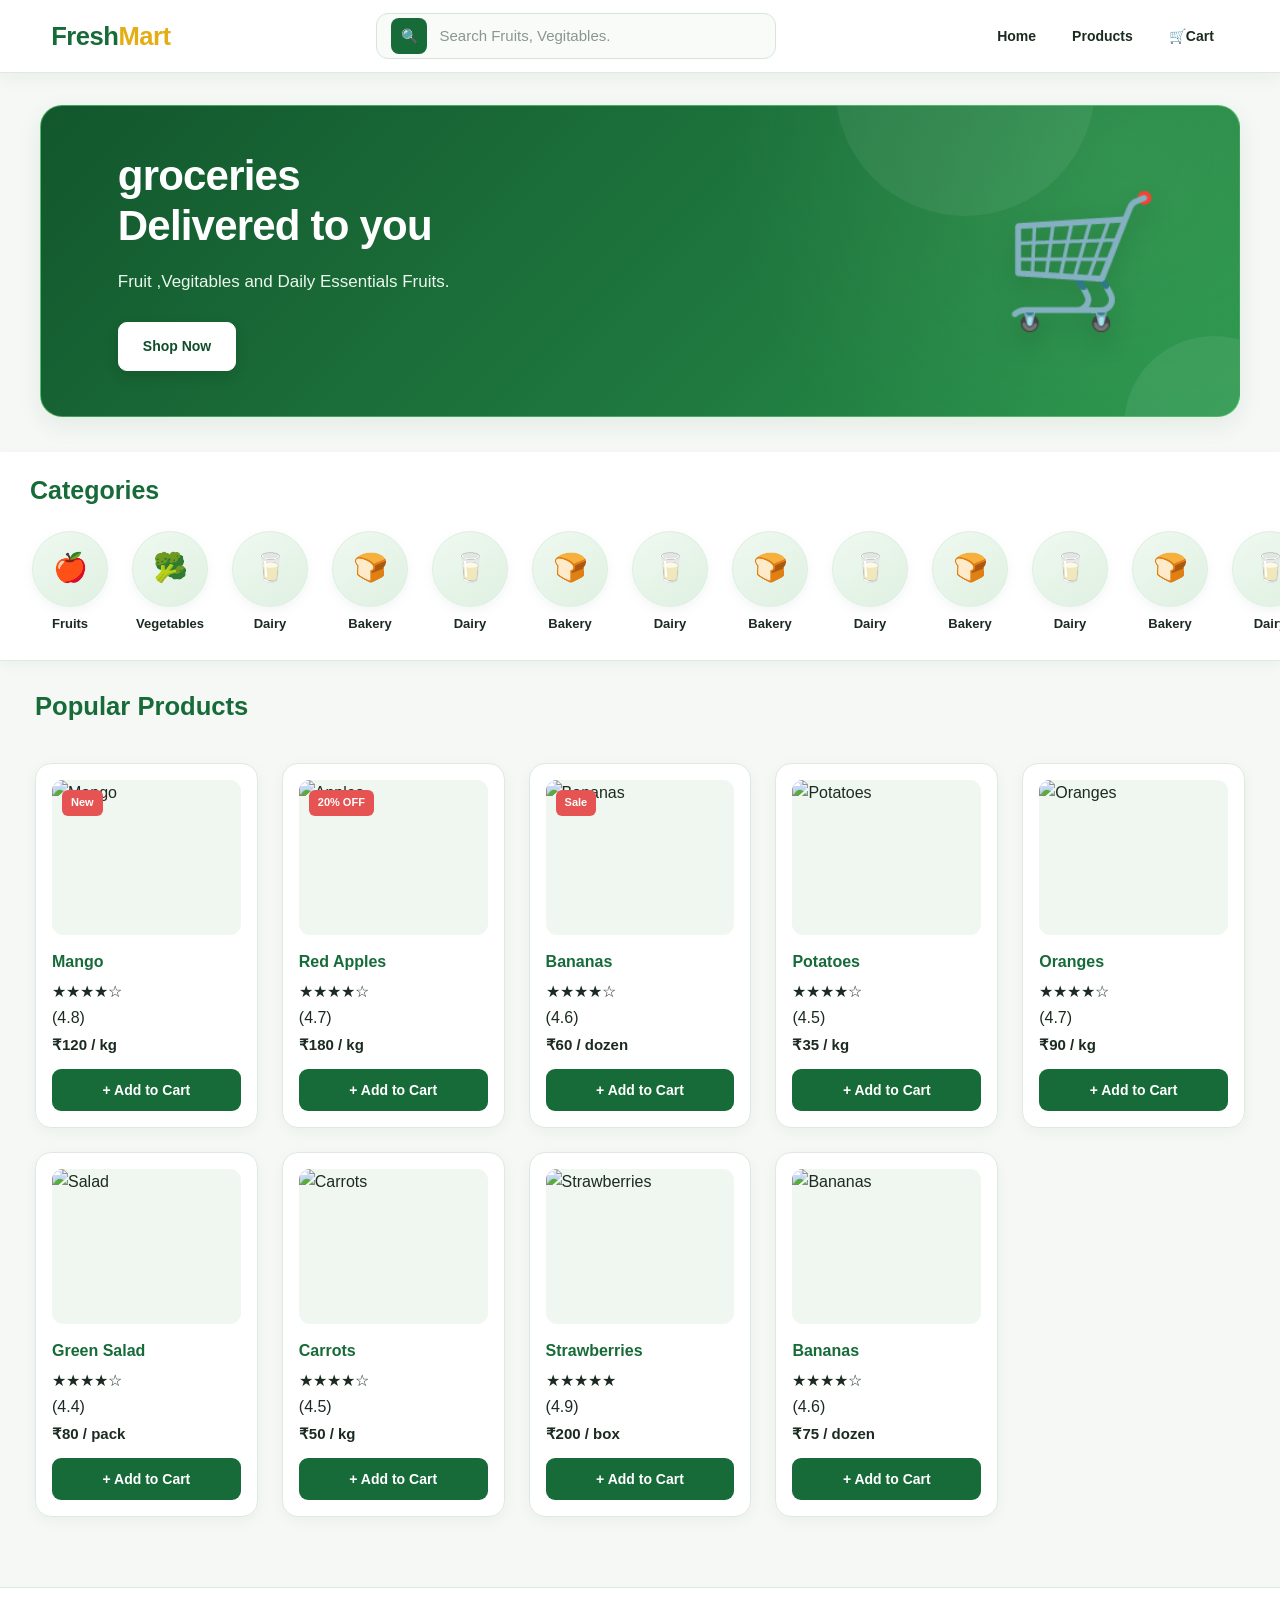
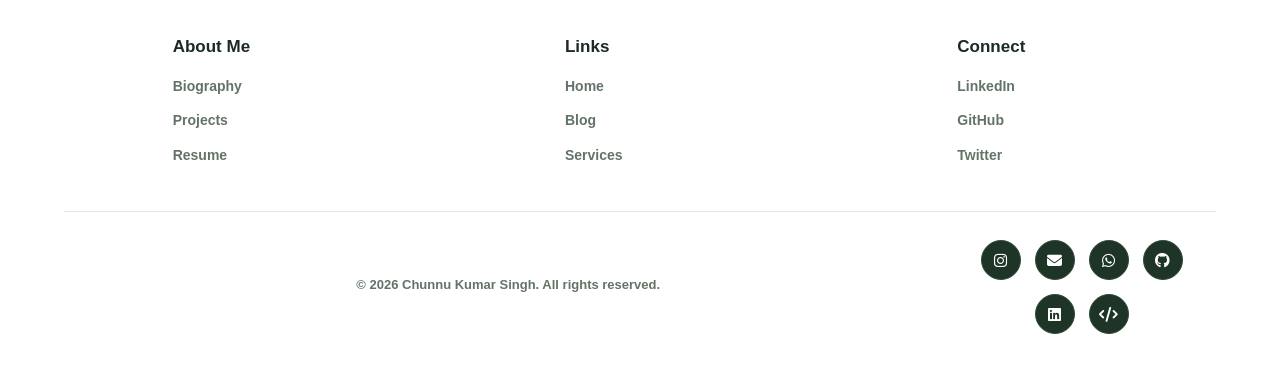
==== commit 9726f6dd: "change css" ====
--- a/index.html
+++ b/index.html
@@ -5,7 +5,7 @@
     <meta charset="UTF-8">
     <meta name="viewport" content="width=device-width, initial-scale=1.0">
     <title> Mart |   Groceries</title>
-    <link rel="stylesheet" href="Style.css">
+    <link rel="stylesheet" href="Style1.css">
     <link rel="stylesheet" href="https://cdnjs.cloudflare.com/ajax/libs/font-awesome/6.7.2/css/all.min.css">
 
 </head>
--- a/Style1.css
+++ b/Style1.css
@@ -0,0 +1,1234 @@
+/* =========================================================
+   UPDATED: UNIVERSAL RESET AND GLOBAL DESIGN
+   Purpose: Consistent spacing, smoother rendering, and a
+   modern green-and-white grocery website theme.
+   ========================================================= */
+
+* {
+    padding: 0;
+    margin: 0;
+    box-sizing: border-box;
+}
+
+:root {
+    --primary: #176b38;
+    --primary-dark: #104d29;
+    --primary-light: #e8f5ec;
+    --accent: #f5c542;
+    --background: #f5f8f5;
+    --surface: #ffffff;
+    --text: #1c2b21;
+    --muted: #647368;
+    --border: #e0e9e1;
+    --danger: #e65353;
+    --shadow: 0 8px 24px rgba(23, 75, 42, 0.08);
+    --shadow-hover: 0 14px 32px rgba(23, 75, 42, 0.15);
+}
+
+html {
+    scroll-behavior: smooth;
+    scroll-padding-top: 100px;
+}
+
+body {
+    min-height: 100%;
+    width: 100%;
+    font-family: Arial, Helvetica, sans-serif;
+    background: var(--background);
+    color: var(--text);
+    line-height: 1.6;
+    overflow-x: hidden;
+}
+
+img {
+    max-width: 100%;
+}
+
+button,
+input {
+    font: inherit;
+}
+
+button,
+a {
+    -webkit-tap-highlight-color: transparent;
+}
+
+button {
+    transition:
+        background-color 0.25s ease,
+        color 0.25s ease,
+        transform 0.25s ease,
+        box-shadow 0.25s ease;
+}
+
+a {
+    transition: color 0.25s ease;
+}
+
+/* UPDATED: Visible keyboard focus for accessibility */
+a:focus-visible,
+button:focus-visible,
+input:focus-visible {
+    outline: 3px solid var(--accent);
+    outline-offset: 3px;
+}
+
+
+/* =========================================================
+   UPDATED: NAVBAR
+   Purpose: Cleaner navigation, improved spacing, and
+   a subtle shadow for a professional appearance.
+   ========================================================= */
+
+.navbar {
+    display: flex;
+    justify-content: space-between;
+    align-items: center;
+    gap: 20px;
+
+    width: 100%;
+    min-height: 70px;
+    height: auto;
+    padding: 12px 4%;
+
+    background: rgba(255, 255, 255, 0.97);
+    border-bottom: 1px solid var(--border);
+    box-shadow: 0 4px 18px rgba(20, 65, 35, 0.06);
+
+    position: fixed;
+    top: 0;
+    left: 0;
+    z-index: 1000;
+}
+
+.navbar h1 {
+    color: var(--primary);
+    margin-left: 0;
+    font-size: clamp(21px, 2vw, 28px);
+    font-weight: 800;
+    line-height: 1.2;
+    white-space: nowrap;
+    letter-spacing: -0.5px;
+}
+
+.navbar span {
+    color: #e4ad14;
+}
+
+.navbar ul {
+    display: flex;
+    justify-content: center;
+    align-items: center;
+    flex-wrap: wrap;
+    gap: 6px;
+
+    font-size: 15px;
+    list-style: none;
+}
+
+.navbar li {
+    padding: 5px;
+}
+
+.navbar a {
+    display: inline-block;
+    text-decoration: none;
+    color: var(--text);
+    font-size: 14px;
+    font-weight: 700;
+    padding: 8px 10px;
+    border-radius: 8px;
+}
+
+.navbar a:hover {
+    color: var(--primary);
+    background: var(--primary-light);
+}
+
+/* UPDATED: Consistent button styling in the navigation */
+.navbar button {
+    padding: 10px 15px;
+    border-radius: 8px;
+    color: #ffffff;
+    background: var(--primary);
+    border: none;
+    font-size: 14px;
+    font-weight: 700;
+    cursor: pointer;
+}
+
+.navbar button:hover {
+    background: var(--primary-dark);
+    box-shadow: 0 5px 12px rgba(23, 107, 56, 0.18);
+}
+
+
+/* =========================================================
+   UPDATED: SEARCH BOX
+   Purpose: Modern search field with clear focus feedback.
+   ========================================================= */
+
+.search-box {
+    display: flex;
+    align-items: center;
+    justify-content: center;
+    gap: 8px;
+
+    width: 100%;
+    max-width: 400px;
+    min-width: 0;
+    min-height: 44px;
+    flex: 1;
+
+    padding: 4px 8px 4px 14px;
+
+    border: 1px solid #d7e4d9;
+    border-radius: 12px;
+    background: #f8fbf8;
+
+    transition:
+        border-color 0.25s ease,
+        box-shadow 0.25s ease,
+        background-color 0.25s ease;
+}
+
+.search-box:focus-within {
+    border-color: var(--primary);
+    background: #ffffff;
+    box-shadow: 0 0 0 4px rgba(23, 107, 56, 0.10);
+}
+
+.search-box input {
+    flex: 1;
+    min-width: 0;
+    width: 100%;
+    min-height: 34px;
+
+    border: none;
+    outline: none;
+    background: transparent;
+
+    color: var(--text);
+    font-size: 15px;
+}
+
+.search-box input::placeholder {
+    color: #8a978d;
+}
+
+.search-box input:focus-visible {
+    outline: none;
+}
+
+.search-box button {
+    display: flex;
+    align-items: center;
+    justify-content: center;
+
+    min-width: 36px;
+    min-height: 36px;
+    padding: 6px;
+
+    border: none;
+    border-radius: 8px;
+    background: var(--primary);
+    color: #ffffff;
+    font-size: 14px;
+    cursor: pointer;
+}
+
+.search-box button:hover {
+    background: var(--primary-dark);
+}
+
+
+/* =========================================================
+   UPDATED: HERO SECTION
+   Purpose: More attractive promotional banner with
+   responsive spacing and polished visual styling.
+   ========================================================= */
+
+.hero {
+    position: relative;
+    isolation: isolate;
+    overflow: hidden;
+
+    display: flex;
+    align-items: center;
+    justify-content: space-between;
+    gap: 30px;
+
+    width: calc(100% - 80px);
+    max-width: 1450px;
+    min-height: 300px;
+    height: auto;
+
+    margin: 105px auto 35px;
+    padding: 45px 6%;
+
+    background:
+        radial-gradient(
+            circle at 90% 15%,
+            rgba(115, 209, 128, 0.20),
+            transparent 35%
+        ),
+        linear-gradient(135deg, #12572d, #207b40 65%, #29964c);
+
+    border: 1px solid rgba(126, 240, 137, 0.45);
+    border-radius: 22px;
+    box-shadow: var(--shadow);
+}
+
+/* UPDATED: Decorative background element */
+.hero::before {
+    content: "";
+    position: absolute;
+    z-index: -1;
+    width: 260px;
+    height: 260px;
+    right: 12%;
+    top: -150px;
+    border-radius: 50%;
+    background: rgba(255, 255, 255, 0.06);
+}
+
+.hero::after {
+    content: "";
+    position: absolute;
+    z-index: -1;
+    width: 180px;
+    height: 180px;
+    right: -65px;
+    bottom: -100px;
+    border-radius: 50%;
+    background: rgba(255, 255, 255, 0.07);
+}
+
+.shop {
+    max-width: 650px;
+}
+
+.shop h1 {
+    margin-bottom: 15px;
+    color: #ffffff;
+    font-size: clamp(27px, 3.5vw, 42px);
+    line-height: 1.2;
+    font-weight: 800;
+    letter-spacing: -0.8px;
+}
+
+.shop p {
+    margin-bottom: 25px;
+    color: #eaf8ed;
+    font-size: clamp(14px, 1.4vw, 17px);
+    line-height: 1.8;
+}
+
+.shop button {
+    padding: 12px 24px;
+    border-radius: 9px;
+
+    background: #ffffff;
+    border: 1px solid #ffffff;
+    color: var(--primary-dark);
+
+    font-size: 14px;
+    font-weight: 800;
+    cursor: pointer;
+
+    box-shadow: 0 5px 14px rgba(0, 0, 0, 0.12);
+}
+
+.shop button:hover {
+    background: var(--accent);
+    border-color: var(--accent);
+    color: #24331f;
+    transform: translateY(-2px);
+    box-shadow: 0 8px 18px rgba(0, 0, 0, 0.15);
+}
+
+.cart-image {
+    flex-shrink: 0;
+    font-size: clamp(75px, 10vw, 140px);
+    line-height: 1;
+    filter: drop-shadow(0 12px 12px rgba(0, 0, 0, 0.15));
+    animation: cartFloat 4s ease-in-out infinite;
+}
+
+/* UPDATED: Subtle hero illustration animation */
+@keyframes cartFloat {
+    0%,
+    100% {
+        transform: translateY(0);
+    }
+
+    50% {
+        transform: translateY(-8px);
+    }
+}
+
+
+/* =========================================================
+   UPDATED: CATEGORY SECTION
+   Purpose: Improve category spacing and horizontal scrolling
+   while keeping the original .catgory class name.
+   ========================================================= */
+
+.catgory {
+    position: sticky;
+    top: 70px;
+    z-index: 100;
+
+    width: 100%;
+    margin-top: 15px;
+    padding: 18px 0 12px;
+
+    background: rgba(255, 255, 255, 0.97);
+    border-bottom: 1px solid var(--border);
+    box-shadow: 0 4px 14px rgba(20, 65, 35, 0.04);
+}
+
+.category-row {
+    display: flex;
+    flex-wrap: nowrap;
+    align-items: flex-start;
+    gap: 10px;
+
+    overflow-x: auto;
+    overflow-y: hidden;
+
+    padding: 4px 25px 10px;
+
+    scrollbar-width: none;
+    -webkit-overflow-scrolling: touch;
+}
+
+.category-row::-webkit-scrollbar {
+    display: none;
+}
+
+.catgory h2 {
+    margin: 0 0 12px 30px;
+    color: var(--primary);
+    font-size: clamp(20px, 2vw, 25px);
+    font-weight: 800;
+}
+
+.item-con {
+    display: inline-flex;
+    flex-direction: column;
+    align-items: center;
+    flex: 0 0 90px;
+
+    width: 90px;
+    margin: 0;
+    padding: 5px 0;
+
+    text-align: center;
+    cursor: pointer;
+    border-radius: 12px;
+
+    transition:
+        background-color 0.25s ease,
+        transform 0.25s ease;
+}
+
+.item-con:hover {
+    background: #f0f8f1;
+    transform: translateY(-3px);
+}
+
+.item {
+    display: flex;
+    align-items: center;
+    justify-content: center;
+
+    width: 76px;
+    height: 76px;
+    flex-shrink: 0;
+
+    border: 1px solid #dceee0;
+    border-radius: 50%;
+
+    background: linear-gradient(145deg, #eff9f0, #dff0e2);
+    box-shadow: 0 4px 12px rgba(24, 95, 44, 0.06);
+
+    transition:
+        background-color 0.25s ease,
+        box-shadow 0.25s ease,
+        transform 0.25s ease;
+}
+
+.item-con:hover .item {
+    background: #d9efdd;
+    box-shadow: 0 7px 16px rgba(24, 95, 44, 0.12);
+}
+
+.item span {
+    font-size: 28px;
+    font-weight: 700;
+}
+
+.item-con p {
+    margin-top: 8px;
+    padding: 0;
+
+    color: var(--text);
+    font-size: 13px;
+    font-weight: 700;
+    line-height: 1.4;
+
+    white-space: nowrap;
+}
+
+
+/* =========================================================
+   UPDATED: PRODUCT SECTION
+   Purpose: Better section spacing and responsive layout.
+   ========================================================= */
+
+.container {
+    width: 100%;
+    max-width: 1600px;
+    margin: 0 auto 35px;
+    padding-top: 1px;
+}
+
+.container h2 {
+    margin: 28px 0 20px;
+    padding: 0 35px;
+
+    color: var(--primary);
+    font-size: clamp(21px, 2vw, 27px);
+    font-weight: 800;
+    line-height: 1.3;
+}
+
+/* UPDATED: Responsive product grid.
+   Desktop: 5 columns; smaller screens adapt below. */
+.product {
+    display: grid;
+    grid-template-columns: repeat(5, minmax(0, 1fr));
+    align-items: stretch;
+    gap: 24px;
+
+    width: 100%;
+    margin: 0;
+    padding: 20px 35px 35px;
+}
+
+/* UPDATED: Modern product cards */
+.product-card {
+    display: flex;
+    flex-direction: column;
+    min-width: 0;
+    overflow: hidden;
+
+    padding: 16px;
+
+    background: var(--surface);
+    border: 1px solid var(--border);
+    border-radius: 16px;
+    box-shadow: 0 4px 15px rgba(20, 70, 45, 0.045);
+
+    cursor: pointer;
+
+    transition:
+        transform 0.25s ease,
+        box-shadow 0.25s ease,
+        border-color 0.25s ease;
+}
+
+.product-card:hover {
+    transform: translateY(-6px);
+    border-color: #c5dfcb;
+    box-shadow: var(--shadow-hover);
+}
+
+/* UPDATED: Consistent image area and badge positioning */
+.image {
+    position: relative;
+    overflow: hidden;
+
+    width: 100%;
+    height: 155px;
+    flex-shrink: 0;
+
+    border-radius: 11px;
+    background: #f0f6f0;
+}
+
+.image span {
+    position: absolute;
+    top: 10px;
+    left: 10px;
+    z-index: 1;
+
+    display: inline-block;
+    margin: 0;
+    padding: 5px 9px;
+
+    border-radius: 6px;
+    background: var(--danger);
+    color: #ffffff;
+
+    font-size: 11px;
+    font-weight: 800;
+    line-height: 1.4;
+
+    cursor: pointer;
+}
+
+.image img {
+    display: block;
+
+    width: 100%;
+    height: 100%;
+
+    object-fit: cover;
+
+    transition: transform 0.4s ease;
+}
+
+.product-card:hover .image img {
+    transform: scale(1.05);
+}
+
+/* UPDATED: Product title typography */
+.product-card h3 {
+    padding-top: 15px;
+    margin-bottom: 5px;
+
+    color: var(--primary);
+    font-size: 16px;
+    font-weight: 700;
+    line-height: 1.5;
+
+    overflow-wrap: anywhere;
+}
+
+/* UPDATED: Fixes the original invalid font-weight: 20px */
+.product-card p {
+    margin-top: 4px;
+    color: var(--text);
+    font-size: 15px;
+    font-weight: 700;
+    line-height: 1.5;
+}
+
+/* UPDATED: Consistent product action button */
+.product-card .btn {
+    width: 100%;
+    min-height: 42px;
+    margin-top: auto;
+    padding: 10px 12px;
+
+    border: none;
+    border-radius: 9px;
+
+    background: var(--primary);
+    color: #ffffff;
+
+    font-size: 14px;
+    font-weight: 800;
+
+    cursor: pointer;
+}
+
+/* UPDATED: Space between product details and button */
+.product-card p + .btn {
+    margin-top: 12px;
+}
+
+.btn:hover {
+    background: var(--primary-dark);
+    box-shadow: 0 5px 12px rgba(23, 107, 56, 0.2);
+    transform: translateY(-1px);
+}
+
+.btn:active {
+    transform: scale(0.98);
+}
+
+
+/* =========================================================
+   UPDATED: FOOTER
+   Purpose: Cleaner footer layout, improved link interactions,
+   and better alignment across different screen sizes.
+   ========================================================= */
+
+.footer {
+    display: flex;
+    flex-wrap: wrap;
+    justify-content: space-around;
+    gap: 25px;
+
+    padding: 45px 5% 25px;
+
+    background: #ffffff;
+    border-top: 1px solid var(--border);
+
+    color: var(--primary);
+    font-family: Arial, Helvetica, sans-serif;
+}
+
+.footer-table {
+    min-width: 150px;
+    margin-bottom: 10px;
+}
+
+.footer-table h3 {
+    margin-bottom: 12px;
+
+    color: var(--text);
+    font-size: 17px;
+    font-weight: 800;
+}
+
+.footer-table ul {
+    list-style: none;
+    padding: 0;
+    margin: 0;
+}
+
+.footer-table li {
+    margin-bottom: 9px;
+}
+
+.footer-table a {
+    color: var(--muted);
+    text-decoration: none;
+
+    font-size: 14px;
+    font-weight: 600;
+
+    overflow-wrap: anywhere;
+}
+
+.footer-table a:hover {
+    color: var(--primary);
+}
+
+.bottom {
+    display: flex;
+    justify-content: space-between;
+    align-items: center;
+    flex-basis: 100%;
+    gap: 15px;
+
+    padding: 18px 10px 0;
+
+    border-top: 1px solid var(--border);
+    text-align: center;
+}
+
+.footer-bottom {
+    display: flex;
+    align-items: center;
+    justify-content: center;
+
+    width: 100%;
+
+    color: var(--muted);
+    font-size: 13px;
+    font-weight: 600;
+    text-align: center;
+}
+
+.icons {
+    display: flex;
+    align-items: center;
+    justify-content: center;
+    flex-wrap: wrap;
+
+    margin-top: 3px;
+}
+
+.icons a {
+    display: flex;
+    justify-content: center;
+    align-items: center;
+
+    width: 40px;
+    height: 40px;
+    margin: 7px;
+
+    border: 1px solid #344b3b;
+    border-radius: 50%;
+
+    background: #1d3426;
+    color: #ffffff;
+
+    font-size: 15px;
+    text-decoration: none;
+
+    transition:
+        transform 0.25s ease,
+        background-color 0.25s ease;
+}
+
+.icons a:hover {
+    transform: translateY(-3px);
+    background: var(--primary);
+    border-color: var(--primary);
+}
+
+
+/* =========================================================
+   UPDATED: LARGE TABLETS AND SMALL LAPTOPS
+   Purpose: Display four or three product columns where
+   five columns would otherwise become too narrow.
+   ========================================================= */
+
+@media (max-width: 1200px) {
+    .navbar {
+        gap: 12px;
+        padding-right: 3%;
+        padding-left: 3%;
+    }
+
+    .navbar h1 {
+        font-size: 23px;
+    }
+
+    .navbar ul {
+        gap: 2px;
+    }
+
+    .navbar li {
+        padding: 3px;
+    }
+
+    .navbar a {
+        padding: 8px;
+        font-size: 13px;
+    }
+
+    .search-box {
+        max-width: 320px;
+    }
+
+    .product {
+        grid-template-columns: repeat(4, minmax(0, 1fr));
+        gap: 20px;
+        padding-right: 25px;
+        padding-left: 25px;
+    }
+
+    .container h2 {
+        padding-right: 25px;
+        padding-left: 25px;
+    }
+
+    .image {
+        height: 145px;
+    }
+}
+
+
+/* =========================================================
+   UPDATED: TABLETS
+   Purpose: Improve navigation wrapping, hero spacing,
+   category layout, and product cards on medium screens.
+   ========================================================= */
+
+@media (max-width: 900px) {
+    .navbar {
+        flex-wrap: wrap;
+        gap: 10px 15px;
+        padding: 12px 20px;
+    }
+
+    .navbar h1 {
+        font-size: 23px;
+    }
+
+    .navbar ul {
+        gap: 3px;
+    }
+
+    .navbar a {
+        padding: 7px;
+        font-size: 13px;
+    }
+
+    .search-box {
+        max-width: none;
+        flex-basis: 100%;
+        order: 3;
+    }
+
+    /* UPDATED: Keeps content clear of the taller navbar */
+    .hero {
+        width: calc(100% - 40px);
+        margin-top: 125px;
+        padding: 35px;
+        min-height: 270px;
+    }
+
+    .shop h1 {
+        font-size: 32px;
+    }
+
+    .cart-image {
+        font-size: 100px;
+    }
+
+    .catgory {
+        top: 120px;
+    }
+
+    .product {
+        grid-template-columns: repeat(3, minmax(0, 1fr));
+        gap: 18px;
+        padding: 15px 20px 30px;
+    }
+
+    .container h2 {
+        padding-right: 20px;
+        padding-left: 20px;
+    }
+
+    .product-card {
+        padding: 13px;
+    }
+
+    .image {
+        height: 140px;
+    }
+
+    .footer {
+        justify-content: flex-start;
+        gap: 25px;
+    }
+
+    .footer-table {
+        flex: 1 1 180px;
+    }
+}
+
+
+/* =========================================================
+   UPDATED: MOBILE PHONES
+   Purpose: Single-column navigation layout, touch-friendly
+   controls, readable hero text, and responsive product cards.
+   ========================================================= */
+
+@media (max-width: 550px) {
+    html {
+        scroll-padding-top: 165px;
+    }
+
+    .navbar {
+        display: grid;
+
+        grid-template-columns: minmax(0, 1fr) auto;
+        grid-template-areas:
+            "logo navItems"
+            "SearchBar SearchBar";
+
+        gap: 10px;
+        min-height: 0;
+        height: auto;
+
+        padding: 12px 15px;
+
+        /* UPDATED: Avoids overlapping the page content */
+        align-items: center;
+    }
+
+    .navbar h1 {
+        grid-area: logo;
+        min-width: 0;
+
+        margin: 0;
+        padding: 0;
+
+        font-size: 22px;
+        overflow-wrap: anywhere;
+    }
+
+    .navbar ul {
+        grid-area: navItems;
+
+        display: flex;
+        justify-content: flex-end;
+        align-items: center;
+        flex-wrap: wrap;
+        gap: 0;
+
+        margin: 0;
+        padding: 0;
+    }
+
+    .navbar li {
+        padding: 2px;
+    }
+
+    .navbar a {
+        padding: 7px;
+        font-size: 12px;
+    }
+
+    .search-box {
+        grid-area: SearchBar;
+        order: initial;
+
+        width: 100%;
+        max-width: none;
+        min-height: 42px;
+    }
+
+    .search-box input {
+        font-size: 14px;
+    }
+
+    /* UPDATED: Hero dimensions fit narrow screens */
+    .hero {
+        width: calc(100% - 30px);
+        min-height: 230px;
+
+        margin: 135px auto 22px;
+        padding: 24px 20px;
+
+        gap: 12px;
+        border-radius: 16px;
+    }
+
+    .shop {
+        flex: 1;
+        min-width: 0;
+    }
+
+    .shop h1 {
+        margin-bottom: 10px;
+        font-size: 25px;
+        letter-spacing: -0.4px;
+    }
+
+    .shop p {
+        margin-bottom: 17px;
+        font-size: 14px;
+        line-height: 1.65;
+    }
+
+    .shop button {
+        padding: 10px 15px;
+        font-size: 13px;
+    }
+
+    .cart-image {
+        flex-shrink: 0;
+        font-size: clamp(50px, 15vw, 78px);
+    }
+
+    /* UPDATED: Category bar stays below the mobile navbar */
+    .catgory {
+        top: 118px;
+        margin-top: 10px;
+        padding: 13px 0 8px;
+    }
+
+    .catgory h2 {
+        margin: 0 0 10px 18px;
+        font-size: 20px;
+    }
+
+    .category-row {
+        gap: 7px;
+        padding: 3px 15px 8px;
+    }
+
+    .item-con {
+        flex-basis: 75px;
+        width: 75px;
+    }
+
+    .item {
+        width: 62px;
+        height: 62px;
+    }
+
+    .item span {
+        font-size: 24px;
+    }
+
+    .item-con p {
+        font-size: 12px;
+    }
+
+    /* UPDATED: Two columns on most phones */
+    .container {
+        margin-bottom: 20px;
+    }
+
+    .container h2 {
+        margin: 22px 0 14px;
+        padding: 0 16px;
+        font-size: 21px;
+    }
+
+    .product {
+        grid-template-columns: repeat(2, minmax(0, 1fr));
+        gap: 12px;
+
+        margin: 0;
+        padding: 12px 12px 25px;
+    }
+
+    .product-card {
+        padding: 10px;
+        border-radius: 12px;
+    }
+
+    .image {
+        height: 125px;
+        border-radius: 9px;
+    }
+
+    .image span {
+        top: 6px;
+        left: 6px;
+        padding: 4px 6px;
+        font-size: 10px;
+    }
+
+    .product-card h3 {
+        padding-top: 10px;
+        font-size: 14px;
+    }
+
+    .product-card p {
+        font-size: 13px;
+    }
+
+    .product-card .btn {
+        min-height: 38px;
+        margin-top: 10px;
+        padding: 8px 6px;
+        font-size: 12px;
+    }
+
+    .footer {
+        gap: 20px;
+        padding: 28px 18px 18px;
+    }
+
+    .footer-table {
+        flex: 1 1 100%;
+        min-width: 0;
+        margin: 0;
+    }
+
+    .footer-table h3 {
+        margin-bottom: 8px;
+        font-size: 17px;
+    }
+
+    .footer-table li {
+        margin-bottom: 7px;
+    }
+
+    .footer-table a {
+        font-size: 13px;
+    }
+
+    .bottom {
+        flex-direction: column;
+        align-items: center;
+        justify-content: center;
+        gap: 10px;
+
+        padding: 16px 5px 0;
+    }
+
+    .footer-bottom {
+        font-size: 12px;
+    }
+
+    .icons a {
+        width: 36px;
+        height: 36px;
+        margin: 5px;
+    }
+}
+
+
+/* =========================================================
+   UPDATED: EXTRA-SMALL PHONES
+   Purpose: Prevent content from becoming cramped on narrow
+   devices while retaining the original website structure.
+   ========================================================= */
+
+@media (max-width: 360px) {
+    .navbar {
+        padding: 10px;
+    }
+
+    .navbar h1 {
+        font-size: 19px;
+    }
+
+    .navbar a {
+        padding: 5px;
+        font-size: 11px;
+    }
+
+    .hero {
+        width: calc(100% - 20px);
+        margin-top: 125px;
+        padding: 20px 13px;
+    }
+
+    .shop h1 {
+        font-size: 22px;
+    }
+
+    .shop p {
+        font-size: 13px;
+    }
+
+    .cart-image {
+        font-size: 48px;
+    }
+
+    .product {
+        gap: 9px;
+        padding-right: 9px;
+        padding-left: 9px;
+    }
+
+    .product-card {
+        padding: 8px;
+    }
+
+    .image {
+        height: 105px;
+    }
+
+    .product-card h3 {
+        font-size: 13px;
+    }
+
+    .product-card p {
+        font-size: 12px;
+    }
+}
+
+
+/* =========================================================
+   UPDATED: REDUCED MOTION ACCESSIBILITY
+   Purpose: Respect users who prefer fewer animations.
+   ========================================================= */
+
+@media (prefers-reduced-motion: reduce) {
+    *,
+    *::before,
+    *::after {
+        scroll-behavior: auto !important;
+        animation-duration: 0.01ms !important;
+        animation-iteration-count: 1 !important;
+        transition-duration: 0.01ms !important;
+    }
+}
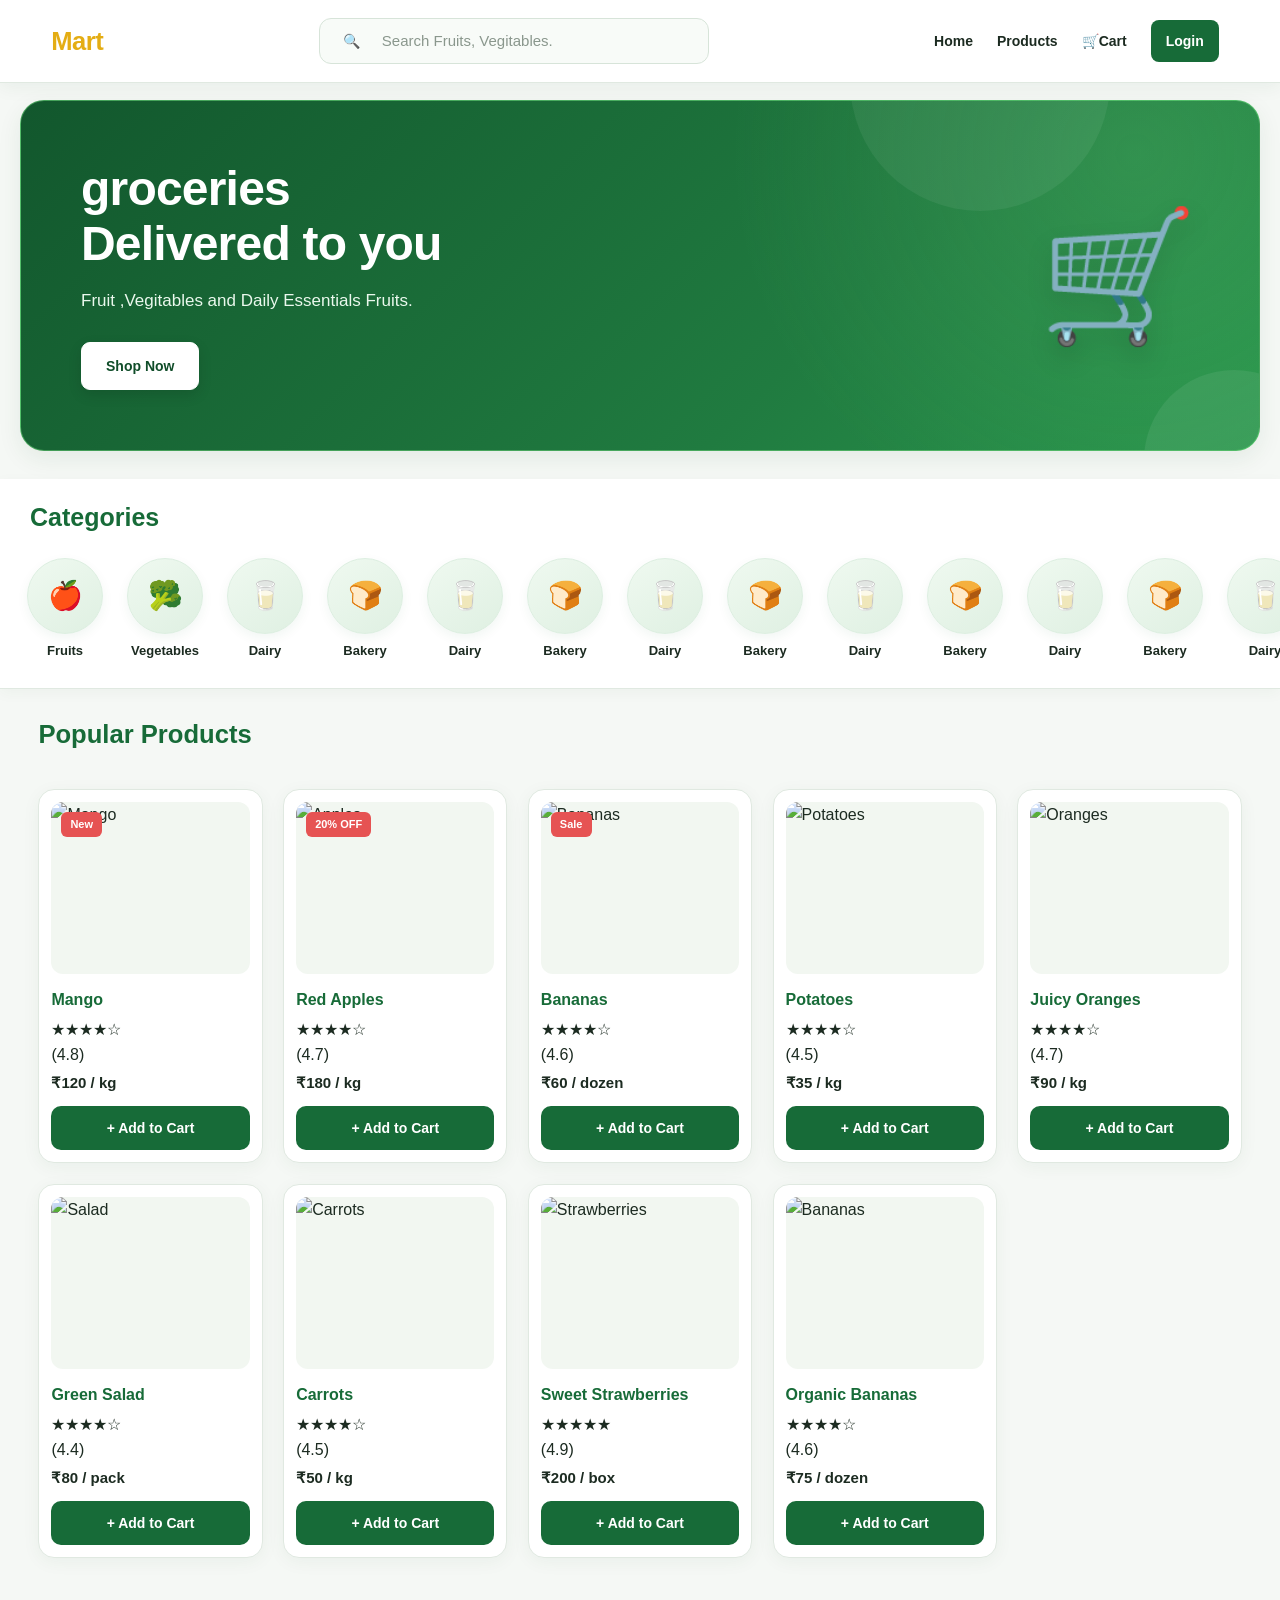
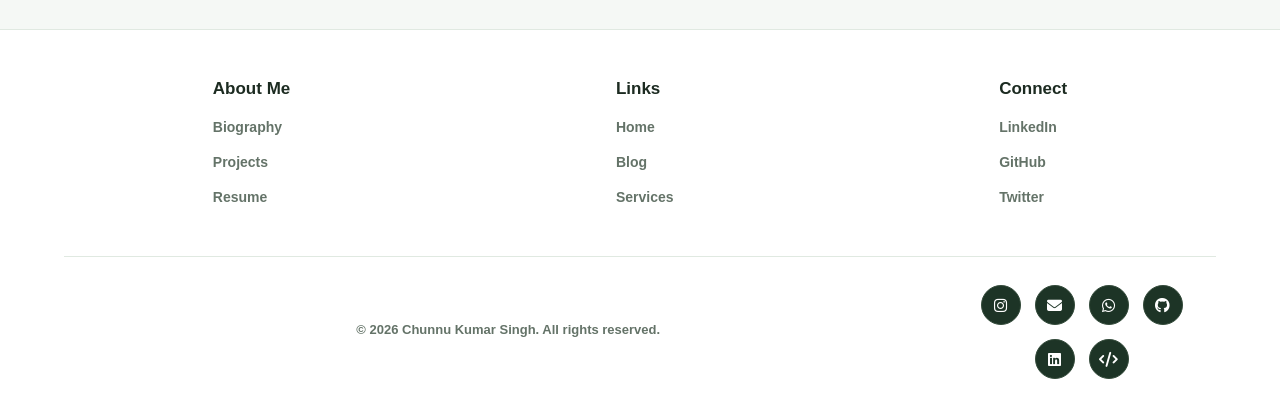
==== commit 5cea9046: "add products" ====
--- a/index.html
+++ b/index.html
@@ -13,7 +13,7 @@
 <body>
     <!-- navbar -->
     <div class="navbar">
-        <h1>Fresh<span>Mart</span></h1>
+        <h1> <span>Mart</span></h1>
         <div class="search-box">
             <button type="button">🔍</button>
             <input id="search" type="text" placeholder=" Search Fruits, Vegitables.">
@@ -26,14 +26,14 @@
 
                 <li>Home</li>
             </a>
-            <a href="#">
+            <a href="products.html">
                 <li>Products</li>
             </a>
 
             <a href="cart.html">
                 <li>🛒Cart</li>
             </a>
-            <!-- <a href="login.html"><button>Login</button></a> -->
+            <a href="login.html"><button>Login</button></a>
 
         </ul>
 
@@ -58,7 +58,6 @@
         <h2>Categories</h2>
 
         <div class="category-row">
-
             <div class="item-con">
                 <div class="item"><span>🍎</span></div>
                 <p>Fruits</p>
@@ -180,6 +179,7 @@
                 <p>₹120 / kg</p>
                 <button class="btn">+ Add to Cart</button>
             </div>
+            
 
             <div class="product-card">
                 <div class="image">
@@ -217,7 +217,7 @@
                 <div class="image">
                     <img src="https://images.unsplash.com/photo-1547514701-42782101795e" alt="Oranges">
                 </div>
-                <h3>Oranges</h3>
+                <h3>Juicy Oranges</h3>
                 ★★★★☆ <span>(4.7)</span>
                 <p>₹90 / kg</p>
                 <button class="btn">+ Add to Cart</button>
@@ -248,7 +248,7 @@
                 <div class="image">
                     <img src="https://images.unsplash.com/photo-1464965911861-746a04b4bca6" alt="Strawberries">
                 </div>
-                <h3>Strawberries</h3>
+                <h3>Sweet Strawberries</h3>
                 ★★★★★ <span>(4.9)</span>
                 <p>₹200 / box</p>
                 <button class="btn">+ Add to Cart</button>
@@ -258,7 +258,7 @@
                 <div class="image">
                     <img src="https://images.unsplash.com/photo-1528825871115-3581a5387919" alt="Bananas">
                 </div>
-                <h3> Bananas</h3>
+                <h3>Organic Bananas</h3>
                 ★★★★☆ <span>(4.6)</span>
                 <p>₹75 / dozen</p>
                 <button class="btn">+ Add to Cart</button>
@@ -337,10 +337,12 @@
         </div>
 
     </footer>
-    <script src="search.js" defer></script>
+    <script src="script.js" defer></script>
+    <script src="search1.js" defer></script>
+
 
     <script src="cart.js" defer></script>
-    <script src="time.js" defer></script>
+    <!-- <script src="time.js" defer></script> -->
 
 
 
--- a/Style1.css
+++ b/Style1.css
@@ -152,13 +152,13 @@
     border-radius: 8px;
     color: #ffffff;
     background: var(--primary);
-    border: none;
+     border: none;
     font-size: 14px;
     font-weight: 700;
     cursor: pointer;
-}
-
-.navbar button:hover {
+} 
+
+/* .navbar button:hover {
     background: var(--primary-dark);
     box-shadow: 0 5px 12px rgba(23, 107, 56, 0.18);
 }
@@ -225,6 +225,8 @@
     display: flex;
     align-items: center;
     justify-content: center;
+        background: transparent;
+
 
     min-width: 36px;
     min-height: 36px;
@@ -232,15 +234,15 @@
 
     border: none;
     border-radius: 8px;
-    background: var(--primary);
+    /* background: var(--primary); */
     color: #ffffff;
     font-size: 14px;
     cursor: pointer;
 }
-
+/* 
 .search-box button:hover {
     background: var(--primary-dark);
-}
+} */
 
 
 /* =========================================================
@@ -775,77 +777,184 @@
 }
 
 
+
+
 /* =========================================================
    UPDATED: LARGE TABLETS AND SMALL LAPTOPS
    Purpose: Display four or three product columns where
    five columns would otherwise become too narrow.
    ========================================================= */
 
-@media (max-width: 1200px) {
+/* =========================================
+   PREMIUM RESPONSIVE GROCERY WEBSITE
+   Append this at the END of your CSS file
+========================================= *
+
+/* NAVBAR */
+.navbar {
+    display: flex;
+    align-items: center;
+    justify-content: space-between;
+    gap: 20px;
+    padding: 12px clamp(14px, 4vw, 55px);
+    min-height: 72px;
+    background: rgba(255, 255, 255, 0.97);
+    backdrop-filter: blur(14px);
+}
+
+.navbar h1 {
+    flex-shrink: 0;
+}
+
+.navbar ul {
+    flex-wrap: nowrap;
+    gap: 4px;
+}
+
+.navbar li {
+    padding: 0;
+}
+
+.navbar a {
+    white-space: nowrap;
+}
+
+.search-box {
+    flex: 1 1 220px;
+    max-width: 390px;
+    min-width: 0;
+}
+
+/* HERO BANNER */
+.hero {
+    width: min( calc(100% - 40px), 1450px );
+    margin: 100px auto 28px;
+    padding: clamp(24px, 5vw, 60px);
+    min-height: 300px;
+    border-radius: 24px;
+}
+
+.shop {
+    min-width: 0;
+}
+
+.shop h1 {
+    max-width: 620px;
+    font-size: clamp(28px, 4vw, 48px);
+    line-height: 1.15;
+}
+
+.shop p {
+    max-width: 560px;
+}
+
+.shop button,
+.product-card .btn {
+    min-height: 44px;
+    cursor: pointer;
+    touch-action: manipulation;
+}
+
+.cart-image {
+    font-size: clamp(65px, 10vw, 135px);
+}
+
+/* CATEGORIES */
+.catgory {
+    top: 70px;
+    margin-top: 0;
+}
+
+.category-row {
+    padding-right: 20px;
+    padding-left: 20px;
+    overscroll-behavior-x: contain;
+}
+
+.item-con {
+    flex-shrink: 0;
+}
+
+/* PRODUCT SECTION */
+.container {
+    width: 100%;
+    max-width: 1600px;
+    margin: 0 auto 36px;
+}
+
+.container h2 {
+    padding-inline: clamp(16px, 3vw, 40px);
+}
+
+.product {
+    display: grid;
+    grid-template-columns: repeat(5, minmax(0, 1fr));
+    gap: clamp(12px, 1.6vw, 24px);
+    padding: 18px clamp(16px, 3vw, 40px) 35px;
+}
+
+.product-card {
+    min-width: 0;
+    height: 100%;
+    padding: 12px;
+    border: 1px solid var(--border);
+    border-radius: 16px;
+    background: white;
+    box-shadow: 0 4px 18px rgba(23, 75, 42, 0.05);
+}
+
+.image {
+    width: 100%;
+    height: auto;
+    aspect-ratio: 1.15 / 1;
+    flex-shrink: 0;
+    border-radius: 12px;
+    background: #f2f7f1;
+}
+
+.image img {
+    width: 100%;
+    height: 100%;
+    object-fit: cover;
+}
+
+.image span {
+    max-width: calc(100% - 12px);
+}
+
+.product-card h3 {
+    overflow-wrap: anywhere;
+    line-height: 1.4;
+}
+
+.product-card p {
+    overflow-wrap: anywhere;
+}
+
+.product-card .btn {
+    width: 100%;
+    margin-top: auto;
+    padding: 10px 8px;
+    border-radius: 10px;
+}
+
+/* FOOTER */
+.footer {
+    gap: 28px;
+}
+
+.footer-table {
+    min-width: 0;
+}
+
+/* TABLETS AND SMALL LAPTOPS */
+@media (max-width: 1100px) {
     .navbar {
         gap: 12px;
-        padding-right: 3%;
-        padding-left: 3%;
-    }
-
-    .navbar h1 {
-        font-size: 23px;
     }
 
     .navbar ul {
-        gap: 2px;
-    }
-
-    .navbar li {
-        padding: 3px;
-    }
-
-    .navbar a {
-        padding: 8px;
-        font-size: 13px;
-    }
-
-    .search-box {
-        max-width: 320px;
-    }
-
-    .product {
-        grid-template-columns: repeat(4, minmax(0, 1fr));
-        gap: 20px;
-        padding-right: 25px;
-        padding-left: 25px;
-    }
-
-    .container h2 {
-        padding-right: 25px;
-        padding-left: 25px;
-    }
-
-    .image {
-        height: 145px;
-    }
-}
-
-
-/* =========================================================
-   UPDATED: TABLETS
-   Purpose: Improve navigation wrapping, hero spacing,
-   category layout, and product cards on medium screens.
-   ========================================================= */
-
-@media (max-width: 900px) {
-    .navbar {
-        flex-wrap: wrap;
-        gap: 10px 15px;
-        padding: 12px 20px;
-    }
-
-    .navbar h1 {
-        font-size: 23px;
-    }
-
-    .navbar ul {
-        gap: 3px;
+        gap: 0;
     }
 
     .navbar a {
@@ -853,237 +962,160 @@
         font-size: 13px;
     }
 
-    .search-box {
-        max-width: none;
-        flex-basis: 100%;
-        order: 3;
-    }
-
-    /* UPDATED: Keeps content clear of the taller navbar */
-    .hero {
-        width: calc(100% - 40px);
-        margin-top: 125px;
-        padding: 35px;
-        min-height: 270px;
-    }
-
-    .shop h1 {
-        font-size: 32px;
-    }
-
-    .cart-image {
-        font-size: 100px;
-    }
-
-    .catgory {
-        top: 120px;
-    }
-
     .product {
         grid-template-columns: repeat(3, minmax(0, 1fr));
-        gap: 18px;
-        padding: 15px 20px 30px;
-    }
-
-    .container h2 {
-        padding-right: 20px;
-        padding-left: 20px;
-    }
-
-    .product-card {
-        padding: 13px;
-    }
-
-    .image {
-        height: 140px;
-    }
-
-    .footer {
-        justify-content: flex-start;
-        gap: 25px;
-    }
-
-    .footer-table {
-        flex: 1 1 180px;
-    }
-}
-
-
-/* =========================================================
-   UPDATED: MOBILE PHONES
-   Purpose: Single-column navigation layout, touch-friendly
-   controls, readable hero text, and responsive product cards.
-   ========================================================= */
-
-@media (max-width: 550px) {
+    }
+
+    .hero {
+        min-height: 260px;
+    }
+}
+
+/* MOBILE PHONES */
+@media (max-width: 650px) {
     html {
-        scroll-padding-top: 165px;
+        scroll-padding-top: 145px;
     }
 
     .navbar {
         display: grid;
-
         grid-template-columns: minmax(0, 1fr) auto;
         grid-template-areas:
             "logo navItems"
             "SearchBar SearchBar";
-
-        gap: 10px;
+        gap: 10px 8px;
+        padding: 10px 14px;
         min-height: 0;
-        height: auto;
-
-        padding: 12px 15px;
-
-        /* UPDATED: Avoids overlapping the page content */
-        align-items: center;
     }
 
     .navbar h1 {
         grid-area: logo;
         min-width: 0;
-
         margin: 0;
-        padding: 0;
-
-        font-size: 22px;
-        overflow-wrap: anywhere;
+        font-size: clamp(19px, 5vw, 23px);
     }
 
     .navbar ul {
         grid-area: navItems;
-
         display: flex;
         justify-content: flex-end;
         align-items: center;
-        flex-wrap: wrap;
-        gap: 0;
-
-        margin: 0;
+        gap: 2px;
+        min-width: 0;
+    }
+
+    .navbar li {
         padding: 0;
     }
 
-    .navbar li {
-        padding: 2px;
-    }
-
     .navbar a {
-        padding: 7px;
+        padding: 6px;
+        font-size: 11px;
+    }
+
+    .navbar button {
+        padding: 9px 10px;
         font-size: 12px;
     }
 
     .search-box {
         grid-area: SearchBar;
-        order: initial;
-
         width: 100%;
         max-width: none;
-        min-height: 42px;
+        min-height: 44px;
     }
 
     .search-box input {
-        font-size: 14px;
-    }
-
-    /* UPDATED: Hero dimensions fit narrow screens */
+        font-size: 16px;
+    }
+
     .hero {
-        width: calc(100% - 30px);
-        min-height: 230px;
-
-        margin: 135px auto 22px;
-        padding: 24px 20px;
-
-        gap: 12px;
-        border-radius: 16px;
-    }
-
-    .shop {
-        flex: 1;
-        min-width: 0;
+        width: calc(100% - 24px);
+        margin: 132px auto 22px;
+        min-height: 215px;
+        gap: 8px;
+        padding: 22px 16px;
+        border-radius: 18px;
     }
 
     .shop h1 {
         margin-bottom: 10px;
-        font-size: 25px;
-        letter-spacing: -0.4px;
+        font-size: clamp(23px, 6vw, 30px);
+        letter-spacing: -0.5px;
     }
 
     .shop p {
-        margin-bottom: 17px;
-        font-size: 14px;
+        margin-bottom: 15px;
+        font-size: 13px;
         line-height: 1.65;
     }
 
     .shop button {
-        padding: 10px 15px;
+        min-height: 42px;
+        padding: 10px 14px;
         font-size: 13px;
     }
 
     .cart-image {
-        flex-shrink: 0;
-        font-size: clamp(50px, 15vw, 78px);
-    }
-
-    /* UPDATED: Category bar stays below the mobile navbar */
+        font-size: clamp(45px, 13vw, 72px);
+    }
+
     .catgory {
-        top: 118px;
-        margin-top: 10px;
-        padding: 13px 0 8px;
+        top: 116px;
+        padding: 12px 0 7px;
     }
 
     .catgory h2 {
-        margin: 0 0 10px 18px;
-        font-size: 20px;
+        margin: 0 0 8px 15px;
+        font-size: 19px;
     }
 
     .category-row {
-        gap: 7px;
-        padding: 3px 15px 8px;
+        gap: 8px;
+        padding: 3px 14px 8px;
     }
 
     .item-con {
-        flex-basis: 75px;
-        width: 75px;
+        flex-basis: 72px;
+        width: 72px;
     }
 
     .item {
-        width: 62px;
-        height: 62px;
+        width: 58px;
+        height: 58px;
     }
 
     .item span {
-        font-size: 24px;
+        font-size: 23px;
     }
 
     .item-con p {
         font-size: 12px;
     }
 
-    /* UPDATED: Two columns on most phones */
     .container {
         margin-bottom: 20px;
     }
 
     .container h2 {
-        margin: 22px 0 14px;
-        padding: 0 16px;
-        font-size: 21px;
+        margin: 22px 0 8px;
+        padding-inline: 14px;
+        font-size: 20px;
     }
 
     .product {
         grid-template-columns: repeat(2, minmax(0, 1fr));
         gap: 12px;
-
-        margin: 0;
-        padding: 12px 12px 25px;
+        padding: 12px 12px 24px;
     }
 
     .product-card {
-        padding: 10px;
-        border-radius: 12px;
+        padding: 9px;
+        border-radius: 13px;
     }
 
     .image {
-        height: 125px;
+        aspect-ratio: 1 / 0.92;
         border-radius: 9px;
     }
 
@@ -1096,6 +1128,7 @@
 
     .product-card h3 {
         padding-top: 10px;
+        margin-bottom: 4px;
         font-size: 14px;
     }
 
@@ -1104,107 +1137,63 @@
     }
 
     .product-card .btn {
-        min-height: 38px;
+        min-height: 40px;
         margin-top: 10px;
-        padding: 8px 6px;
+        padding: 8px 5px;
         font-size: 12px;
     }
 
     .footer {
-        gap: 20px;
         padding: 28px 18px 18px;
+        gap: 22px;
     }
 
     .footer-table {
         flex: 1 1 100%;
-        min-width: 0;
-        margin: 0;
-    }
-
-    .footer-table h3 {
-        margin-bottom: 8px;
-        font-size: 17px;
-    }
-
-    .footer-table li {
-        margin-bottom: 7px;
-    }
-
-    .footer-table a {
-        font-size: 13px;
     }
 
     .bottom {
         flex-direction: column;
-        align-items: center;
-        justify-content: center;
-        gap: 10px;
-
-        padding: 16px 5px 0;
-    }
-
-    .footer-bottom {
-        font-size: 12px;
-    }
-
-    .icons a {
-        width: 36px;
-        height: 36px;
-        margin: 5px;
-    }
-}
-
-
-/* =========================================================
-   UPDATED: EXTRA-SMALL PHONES
-   Purpose: Prevent content from becoming cramped on narrow
-   devices while retaining the original website structure.
-   ========================================================= */
-
+        gap: 12px;
+    }
+}
+
+/* VERY SMALL PHONES */
 @media (max-width: 360px) {
     .navbar {
-        padding: 10px;
+        padding-inline: 9px;
     }
 
     .navbar h1 {
-        font-size: 19px;
+        font-size: 18px;
     }
 
     .navbar a {
-        padding: 5px;
-        font-size: 11px;
+        padding: 4px;
+        font-size: 10px;
     }
 
     .hero {
-        width: calc(100% - 20px);
+        width: calc(100% - 16px);
         margin-top: 125px;
-        padding: 20px 13px;
+        padding: 17px 11px;
     }
 
     .shop h1 {
         font-size: 22px;
     }
 
-    .shop p {
-        font-size: 13px;
-    }
-
     .cart-image {
-        font-size: 48px;
+        font-size: 43px;
     }
 
     .product {
         gap: 9px;
-        padding-right: 9px;
-        padding-left: 9px;
+        padding-inline: 9px;
     }
 
     .product-card {
-        padding: 8px;
-    }
-
-    .image {
-        height: 105px;
+        padding: 7px;
     }
 
     .product-card h3 {
@@ -1216,6 +1205,27 @@
     }
 }
 
+/* DESKTOP HOVER AND ACCESSIBILITY */
+@media (hover: hover) and (pointer: fine) {
+    .product-card:hover {
+        transform: translateY(-5px);
+        box-shadow: var(--shadow-hover);
+    }
+
+    .product-card:hover .image img {
+        transform: scale(1.05);
+    }
+}
+
+@media (prefers-reduced-motion: reduce) {
+    *,
+    *::before,
+    *::after {
+        scroll-behavior: auto !important;
+        animation: none !important;
+        transition: none !important;
+    }
+}
 
 /* =========================================================
    UPDATED: REDUCED MOTION ACCESSIBILITY
@@ -1231,4 +1241,44 @@
         animation-iteration-count: 1 !important;
         transition-duration: 0.01ms !important;
     }
+}
+
+
+
+
+/* ===== SEARCH MODE ===== */
+
+/* Hide hero and category sections while searching */
+body.search-mode .hero,
+body.search-mode .catgory,
+body.search-mode .category-row {
+    display: none !important;
+}
+
+/* Keep the navbar fixed and visible */
+body.search-mode .navbar {
+    display: flex !important;
+    position: fixed;
+    top: 0;
+    left: 0;
+    width: 100%;
+    z-index: 10000;
+}
+
+/* Product section spacing below fixed navbar */
+body.search-mode .container {
+    display: block;
+    padding-top: 10px;
+}
+
+/* Show product cards in a responsive grid */
+body.search-mode .product {
+    display: grid;
+    grid-template-columns: repeat(auto-fit, minmax(180px, 1fr));
+    gap: 20px;
+}
+
+/* Hide products that don't match */
+.product-card.search-hidden {
+    display: none !important;
 }
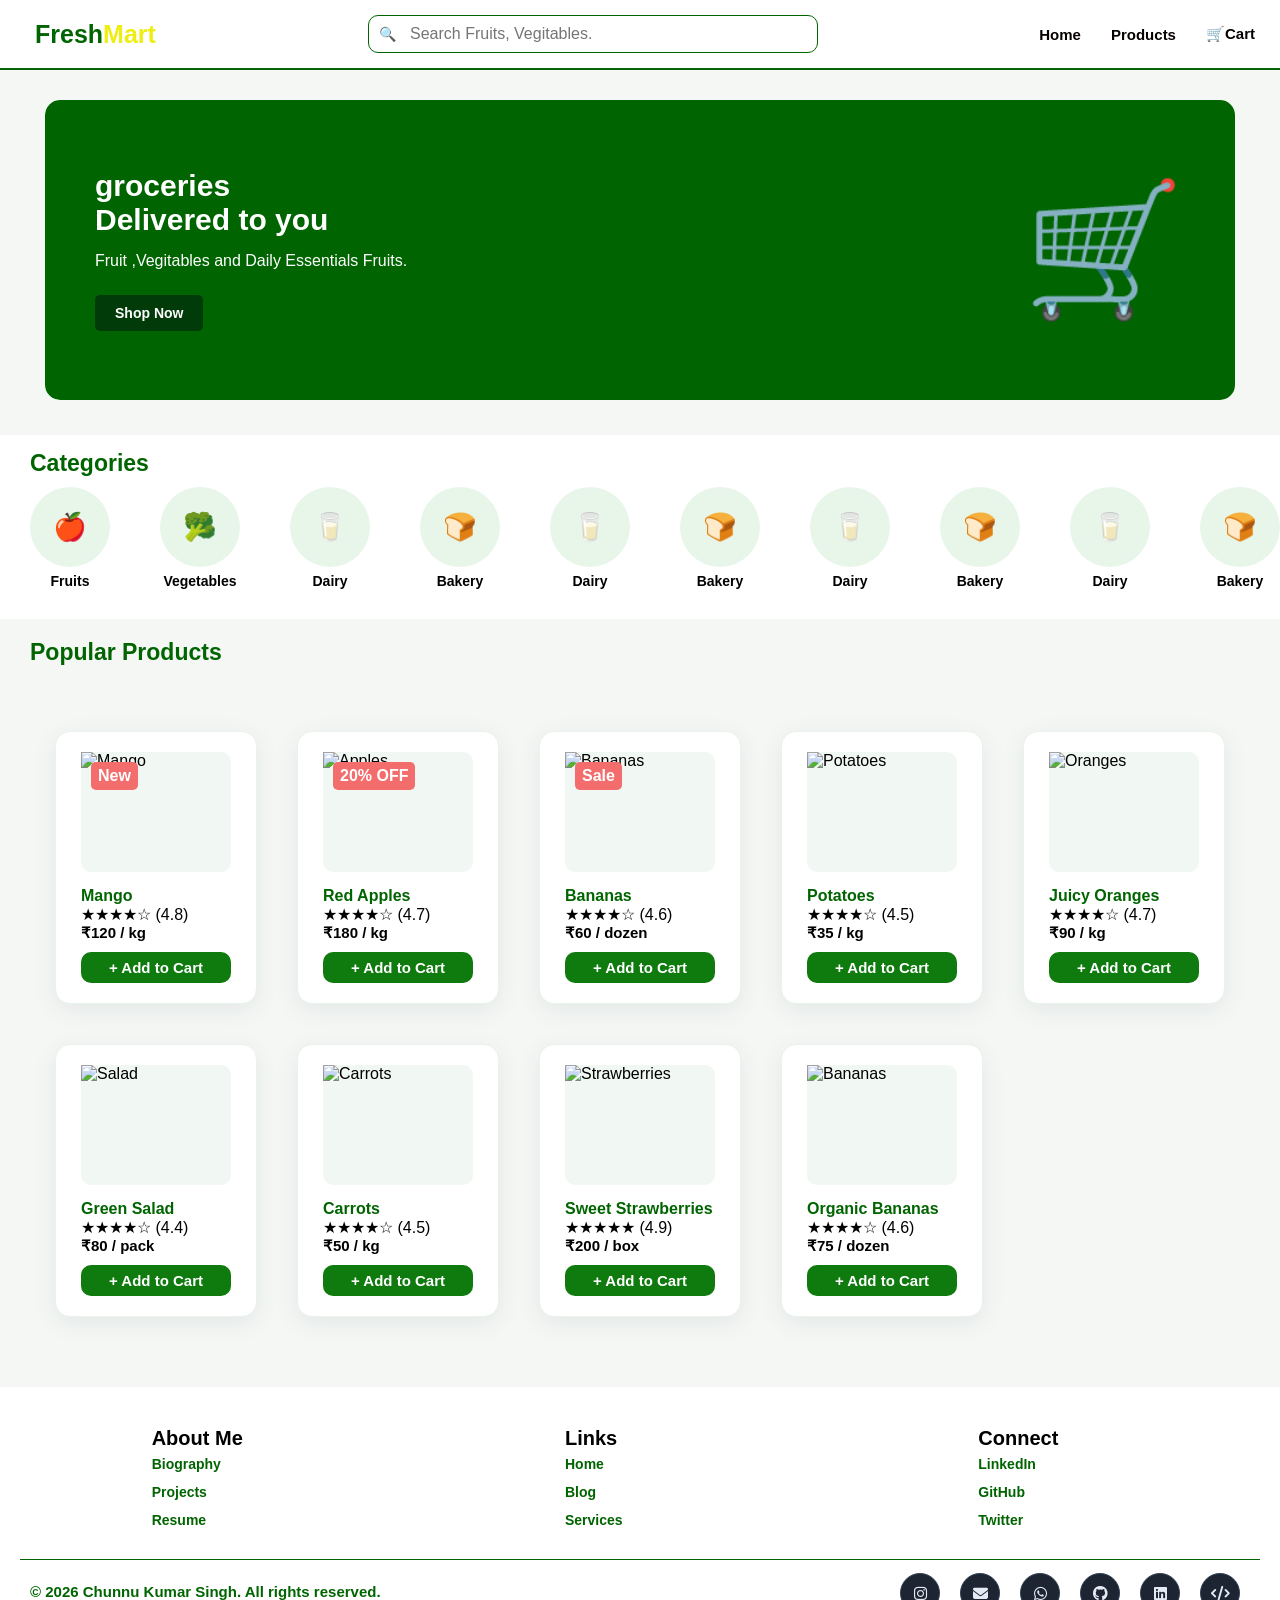
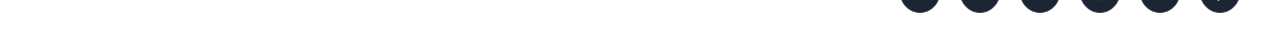
==== commit b53d8a4e: "styling add" ====
--- a/index.html
+++ b/index.html
@@ -5,7 +5,7 @@
     <meta charset="UTF-8">
     <meta name="viewport" content="width=device-width, initial-scale=1.0">
     <title> Mart |   Groceries</title>
-    <link rel="stylesheet" href="Style1.css">
+    <link rel="stylesheet" href="Style.css">
     <link rel="stylesheet" href="https://cdnjs.cloudflare.com/ajax/libs/font-awesome/6.7.2/css/all.min.css">
 
 </head>
@@ -13,7 +13,7 @@
 <body>
     <!-- navbar -->
     <div class="navbar">
-        <h1> <span>Mart</span></h1>
+        <h1>Fresh<span>Mart</span></h1>
         <div class="search-box">
             <button type="button">🔍</button>
             <input id="search" type="text" placeholder=" Search Fruits, Vegitables.">
@@ -33,7 +33,7 @@
             <a href="cart.html">
                 <li>🛒Cart</li>
             </a>
-            <a href="login.html"><button>Login</button></a>
+            <!-- <a href="login.html"><button>Login</button></a> -->
 
         </ul>
 
--- a/Style.css
+++ b/Style.css
@@ -0,0 +1,538 @@
+/* Universal selector */
+* {
+    padding: 0;
+    margin: 0;
+    box-sizing: border-box;
+}
+
+body {
+    height: 100%;
+    width: 100%;
+    font-family: Arial, Helvetica, sans-serif;
+    background: #f5f7f5;
+
+}
+
+/* Navbar */
+
+.navbar {
+    display: flex;
+    border-bottom: 2px solid darkgreen;
+    justify-content: space-between;
+    align-items: center;
+    padding: 15px 15px;
+    height: 70px;
+    width: 100%;
+    background: #ffffff;
+    position: fixed;
+    top: 0;
+    z-index: 1;
+
+    /* box-shadow: 0 8px 15px rgb(250, 193, 193); */
+
+
+}
+
+
+.navbar h1 {
+    color: darkgreen;
+    margin-left: 20px;
+    font-size: 25px;
+
+}
+
+.navbar span {
+    color: rgb(238, 238, 18);
+
+}
+
+.navbar ul {
+    display: flex;
+    justify-content: space-between;
+    align-items: center;
+    font-size: 15px;
+    list-style: none;
+    gap: 10px;
+
+}
+
+.navbar li {
+    padding: 10px;
+}
+
+.navbar a {
+    text-decoration: none;
+    color: #060000;
+    font-size: 15px;
+    font-weight: bold;
+
+}
+
+/* Search */
+
+.search-box {
+    display: flex;
+    align-items: center;
+    justify-content: center;
+    max-width: 450px;
+    height: 100%;
+    flex: 1;
+    border: 1px solid darkgreen;
+    border-radius: 10px;
+    background: white;
+}
+
+
+
+.search-box input {
+    flex: 1;
+    width: 100%;
+    height: 100%;
+    border: none;
+    outline: none;
+    background: transparent;
+    font-size: 16px;
+}
+
+/* 
+.navbar button {
+    padding: 10px 15px;
+    border-radius: 5px;
+    color: #FFFFFF;
+    border: none;
+    color: white;
+    font-size: 14px;
+    cursor: pointer;
+    border: none;
+    outline: none;
+
+} */
+
+.search-box button {
+    padding: 5px;
+    color: white;
+    font-size: 14px;
+    margin: 5px;
+     cursor: pointer;
+    border: none;
+    background: #ffffff;
+    outline: none;
+    
+}
+
+/* .navbar button:hover {
+    background: rgb(0, 151, 0);
+
+}  */
+
+/* Hero section */
+.hero {
+    background:
+        linear-gradient(darkgreen, darkgreen) padding-box,
+        linear-gradient(to right, #7ef089, #299602) border-box;
+
+    border-radius: 15px;
+    width: auto;
+    height: 300px;
+    padding: 40px 50px;
+    display: flex;
+    align-items: center;
+    justify-content: space-between;
+    margin: 100px 45px 35px 45px;
+
+}
+
+.shop h1 {
+    font-size: 30px;
+    margin-bottom: 15px;
+    color: #FFFFFF;
+
+}
+
+.shop p {
+    font-size: 16px;
+    margin-bottom: 25px;
+    color: #FFFFFF;
+}
+
+.shop button {
+    padding: 10px 20px;
+    border-radius: 5px;
+    background: #023b0a;
+    border: none;
+    color: white;
+    font-size: 14px;
+    cursor: pointer;
+    font-weight: bold;
+    /* box-shadow: 0 8px 20px rgb(10, 128, 61); */
+}
+
+.shop button:hover {
+    background-color: rgb(0, 185, 50);
+}
+
+.cart-image {
+    font-size: 130px;
+
+}
+
+
+
+/*  Category */
+.catgory {
+    background: #ffffff;
+    margin-top: 15px;
+    padding: 15px 0px;
+    position: sticky;
+    top: 70px;
+    z-index: 1;
+    /* border: 2px solid black; */
+}
+
+.category-row {
+    display: flex;
+    flex-wrap: nowrap;
+    overflow-x: auto;
+}
+
+.category-row::-webkit-scrollbar {
+    display: none;
+}
+
+.catgory h2 {
+    font-size: 23px;
+    font-weight: bold;
+    margin-left: 30px;
+    margin-bottom: 10px;
+    color: darkgreen;
+}
+
+
+.item-con {
+    display: inline-flex;
+    flex-direction: column;
+    align-items: center;
+    width: 80px;
+    margin-right: 20px;
+    margin-bottom: 15px;
+    text-align: center;
+    cursor: pointer;
+     margin-left: 30px;
+
+
+}
+
+
+.item {
+    height: 80px;
+    width: 80px;
+    background: rgb(232, 246, 233);
+    display: flex;
+    align-items: center;
+    justify-content: center;
+    border-radius: 50%;
+    /* box-shadow: 0 8px 15px rgb(205, 97, 97); */
+
+}
+
+.item span {
+    font-size: 27px;
+    font-weight: bold;
+}
+
+.item-con p {
+    font-size: 14px;
+    margin-top: 6px;
+    font-weight: bold;
+    padding: 0;
+    white-space: nowrap;
+}
+
+/* product  */
+
+.container {
+    margin-bottom: 30px;
+
+}
+
+.container h2 {
+    margin: 20px 0 25px 30px;
+    font-size: 23px;
+    font-weight: bold;
+    color: darkgreen;
+
+}
+
+.product {
+    display: grid;
+    grid-template-columns: repeat(5, 1fr);
+    gap: 40px;
+    padding:40px;
+    margin: 15px;
+
+}
+
+
+.product-card {
+    background: #ffffff;
+    padding: 20px 25px;
+    border: 1px solid #e9f2ec;
+    border-radius: 15px;
+    box-shadow: 0 6px 24px rgba(20, 70, 45, 0.08);
+    cursor: pointer;
+
+
+}
+
+.image {
+    width: 100%;
+    height: 120px;
+    border-radius: 10px;
+    background: #f1f7f2;
+    position: relative;
+
+
+}
+
+.image span {
+    position: absolute;
+    background-color: rgb(243, 109, 109);
+    padding: 5px 7px;
+    border-radius: 5px;
+    margin: 10px 10px;
+    font-weight: bold;
+    color: #ffffff;
+    cursor: pointer;
+
+}
+
+.image img {
+    display: block;
+    width: 100%;
+    height: 100%;
+    object-fit: cover;
+
+}
+
+.product-card .btn {
+    width: 100%;
+    padding: 7px;
+    margin-top: 10px;
+    border: none;
+    border-radius: 10px;
+    background: rgb(15, 123, 15);
+    color: white;
+    font-size: 15px;
+    font-weight: bold;
+    color: #ffffff;
+    cursor: pointer;
+}
+
+.btn:hover {
+    background: darkgreen;
+}
+
+.product-card h3 {
+
+    padding-top: 15px;
+    font-weight: 20px;
+    font-size: 16px;
+    color: darkgreen;
+}
+.product-card p{
+    font-weight: bold;
+    font-size: 15px;
+    color: black;
+}
+
+.footer {
+    background-color: #ffffff;
+    color: darkgreen;
+    padding: 40px 20px 20px 20px;
+    font-family: sans-serif;
+    display: flex;
+    flex-wrap: wrap;
+    justify-content: space-around;
+}
+
+.footer-table {
+    margin-bottom: 20px;
+    min-width: 150px;
+}
+
+.footer-table h3 {
+    color: black;
+    margin-bottom: 5px;
+    font-size: 20px;
+    font-weight: bolder;
+}
+
+.footer-table ul {
+    list-style: none;
+    padding: 0;
+    margin: 0;
+}
+
+.footer-table li {
+    margin-bottom: 10px;
+}
+
+.footer-table a {
+    color: darkgreen;
+    text-decoration: none;
+    font-size: 14px;
+    font-weight: bold;
+}
+
+.bottom {
+    flex-basis: 100%;
+    border-top: 1px solid darkgreen;
+    display: flex;
+    justify-content: space-between;
+    text-align: center;
+    padding: 0px 10px;
+
+}
+
+.footer-bottom {
+    display: flex;
+    align-items: center;
+    justify-content: center;
+    text-align: center;
+    font-size: 15px;
+    color: darkgreen;
+    font-weight: bold;
+    cursor: pointer;
+}
+
+
+
+
+
+.icons {
+    margin-top: 3px;
+    display: flex;
+    align-items: center;
+    justify-content: center;
+}
+
+
+.icons a {
+    width: 40px;
+    height: 40px;
+    display: flex;
+    justify-content: center;
+    align-items: center;
+    border: 1px solid #334155;
+    border-radius: 50%;
+    background-color: #1d2532;
+    color: #e3eaf3;
+    font-size: 15px;
+    margin: 10px;
+    text-decoration: none;
+}
+
+/* Responsive */
+
+@media (max-width: 550px) {
+    .navbar {
+        display: grid;
+        grid-template-areas: "logo navItems" "SearchBar SearchBar";
+        height: 150px;
+
+    }
+
+    .navbar h1 {
+        grid-area: logo;
+        font-size: 25px;
+        margin: 0;
+        padding: 0;
+
+    }
+
+    .search-box {
+        grid-area: SearchBar;
+    }
+
+    .navbar ul {
+        grid-area: navItems;
+        margin: 0px;
+        padding: 0px;
+
+    }
+
+
+    .navbar a {
+        font-size: 18px;
+
+    }
+
+    .shop button {
+        padding: 10px 15px;
+        font-size: 14px;
+    }
+
+    .shop h1 {
+        font-size: 24px;
+    }
+
+    .shop p {
+        font-size: 15px;
+    }
+
+    .hero {
+        width: 100wh;
+        margin: 180px 20px 20px 20px ;
+        padding: 20px 20px;
+    }
+
+
+    .catgory {
+        padding: 20px 0px;
+        position: sticky;
+        top: 150px;
+        z-index: 1;
+    }
+
+
+    .product {
+        grid-template-columns: 1fr;
+        padding: 0 20px;
+    }
+
+    .footer {
+        padding: 25px 15px 15px;
+        gap: 10px;
+    }
+
+    .footer-table {
+        flex: 1 100%;
+        margin: 0px 0px 15px 30px;
+    }
+
+    .footer-table h3 {
+        font-size: 18px;
+        margin-bottom: 10px;
+    }
+
+    .footer-table li {
+        margin-bottom: 8px;
+    }
+
+    .footer-table a {
+        font-size: 14px;
+    }
+
+    .bottom {
+        flex-direction: column;
+        align-items: center;
+        justify-content: center;
+        padding: 15px 5px 0;
+        gap: 10px;
+    }
+
+    .footer-bottom {
+        font-size: 14px;
+        width: 100%;
+    }
+}
